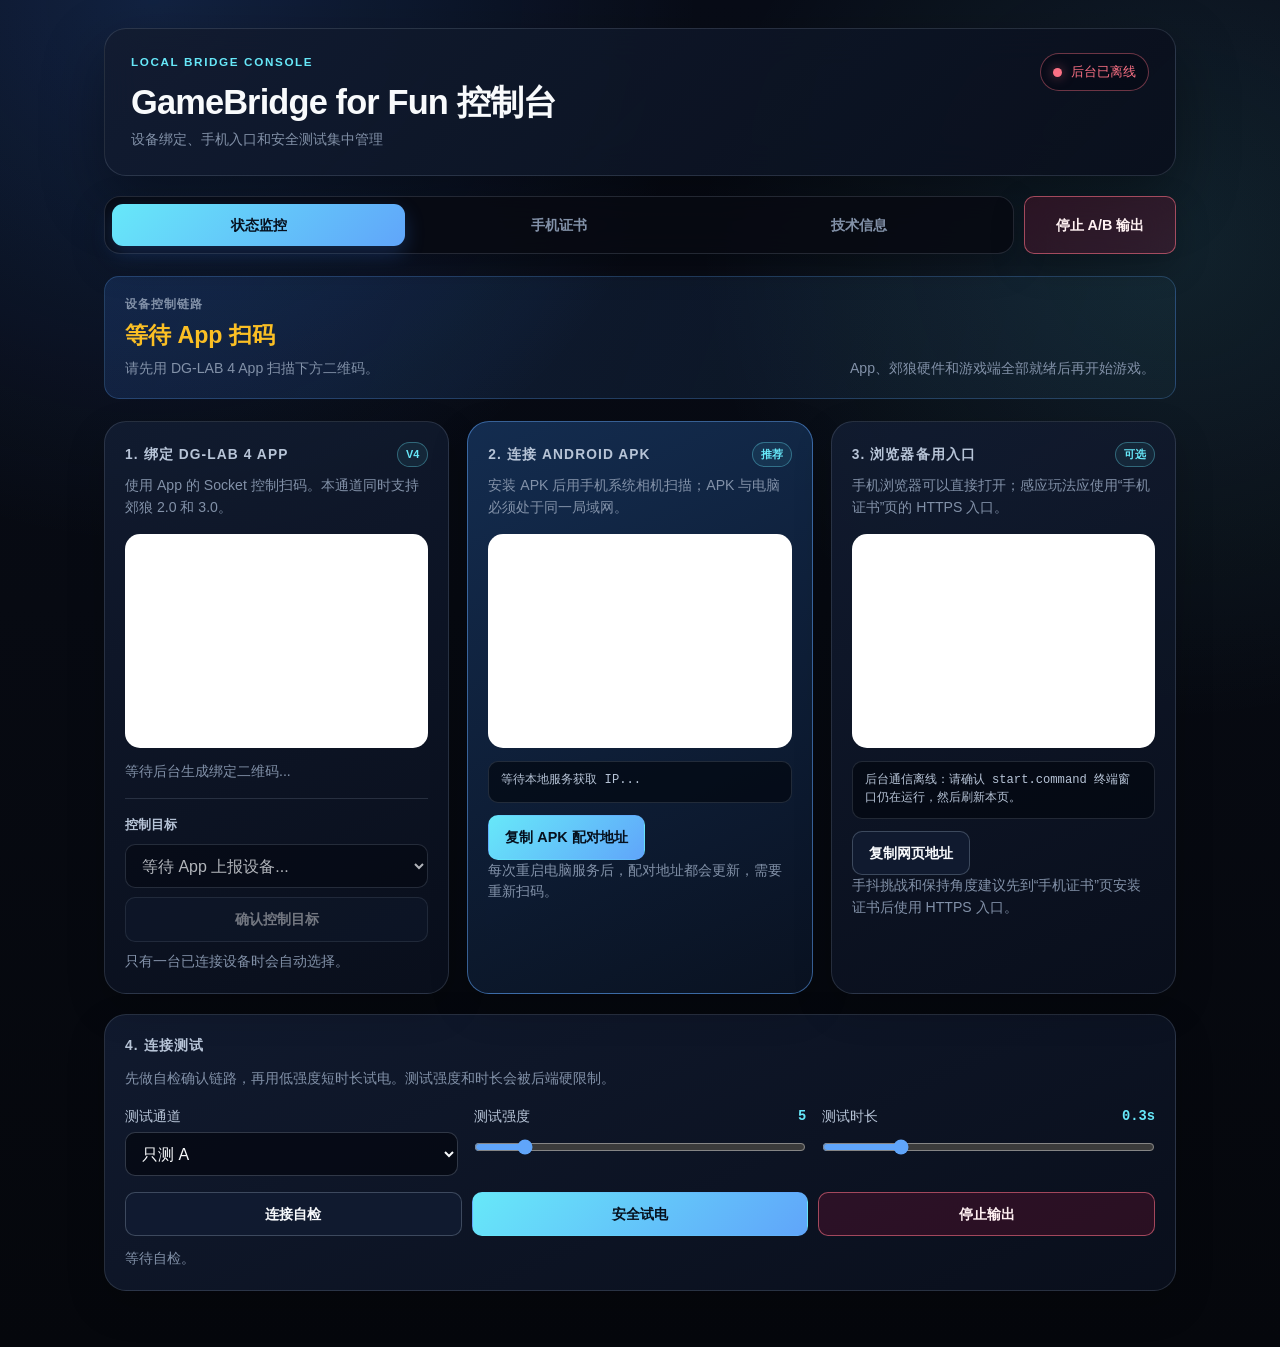
==== static/index.html @ d611cbb4 "feat: 重构多端导航与常驻安全控制" ====
<!DOCTYPE html>
<html lang="zh-CN">
<head>
    <meta charset="UTF-8">
    <meta name="viewport" content="width=device-width, initial-scale=1.0">
    <title>GameBridge for Fun 控制台</title>
    <link rel="stylesheet" href="style.css?v=20260721-ui-navigation">
    <script src="qrcode.min.js?v=20260706-valid"></script>
</head>
<body>
    <div class="container">
        <header class="app-header">
            <div>
                <p class="eyebrow">Local Bridge Console</p>
                <h1>GameBridge for Fun 控制台</h1>
                <p class="sub-text">设备绑定、手机入口和安全测试集中管理</p>
            </div>
            <div id="backend-status" class="header-status" role="status" aria-live="polite">
                <span class="status-dot" aria-hidden="true"></span>
                <span id="backend-status-text">后台连接中</span>
            </div>
        </header>

        <!-- 页签和停止按钮共同置顶，滚动技术长页时仍能立即停机或切换任务。 -->
        <div class="console-sticky-bar">
            <nav class="tabs" role="tablist" aria-label="控制台页面">
                <button id="tab-button-monitor" type="button" role="tab" class="tab active" data-tab="monitor" aria-controls="tab-monitor" aria-selected="true" tabindex="0" onclick="switchTab('monitor')">状态监控</button>
                <button id="tab-button-cert" type="button" role="tab" class="tab" data-tab="cert" aria-controls="tab-cert" aria-selected="false" tabindex="-1" onclick="switchTab('cert')">手机证书</button>
                <button id="tab-button-settings" type="button" role="tab" class="tab" data-tab="settings" aria-controls="tab-settings" aria-selected="false" tabindex="-1" onclick="switchTab('settings')">技术信息</button>
            </nav>
            <button type="button" class="danger-button console-emergency-stop" onclick="stopConsoleOutput()">停止 A/B 输出</button>
        </div>

        <!-- 状态监控面版 -->
        <div id="tab-monitor" class="tab-content active" role="tabpanel" aria-labelledby="tab-button-monitor">
            <div class="status-badge">
                <div>
                    <div class="status-label">设备控制链路</div>
                    <span id="conn-status">等待 App 扫码</span>
                    <p id="device-status-detail" class="sub-text" aria-live="polite">请先用 DG-LAB 4 App 扫描下方二维码。</p>
                </div>
                <p class="sub-text">App、郊狼硬件和游戏端全部就绪后再开始游戏。</p>
            </div>

            <div class="grid">
                <!-- App 绑定二维码区 -->
                <div class="panel">
                    <div class="panel-heading">
                        <h2>1. 绑定 DG-LAB 4 App</h2>
                        <span class="panel-badge">V4</span>
                    </div>
                    <p class="sub-text">使用 App 的 Socket 控制扫码。本通道同时支持郊狼 2.0 和 3.0。</p>
                    <div class="qr-box">
                        <div id="app-qrcode"></div>
                    </div>
                    <p id="app-url-text" class="sub-text" aria-live="polite">等待后台生成绑定二维码...</p>
                    <div class="device-selection">
                        <label for="device-select">控制目标</label>
                        <select id="device-select" disabled>
                            <option value="">等待 App 上报设备...</option>
                        </select>
                        <button id="confirm-device-button" type="button" onclick="selectDevice()" disabled>确认控制目标</button>
                        <p id="device-selection-result" class="sub-text" aria-live="polite">只有一台已连接设备时会自动选择。</p>
                    </div>
                </div>

                <!-- Android APK 是 Android 15+ 用户的主入口，不需要安装网页根证书。 -->
                <div class="panel panel-featured">
                    <div class="panel-heading">
                        <h2>2. 连接 Android APK</h2>
                        <span class="panel-badge">推荐</span>
                    </div>
                    <p class="sub-text">安装 APK 后用手机系统相机扫描；APK 与电脑必须处于同一局域网。</p>
                    <div class="qr-box">
                        <div id="apk-qrcode"></div>
                    </div>
                    <p id="apk-url-text" class="address-text">等待本地服务获取 IP...</p>
                    <div class="compact-actions">
                        <button type="button" class="primary-button" onclick="copyAddress('apk-url-text', 'apk-copy-result')">复制 APK 配对地址</button>
                    </div>
                    <p id="apk-copy-result" class="sub-text" aria-live="polite"></p>
                    <p class="sub-text">每次重启电脑服务后，配对地址都会更新，需要重新扫码。</p>
                </div>

                <!-- 浏览器入口保留给 iPhone 与不安装 APK 的用户。 -->
                <div class="panel">
                    <div class="panel-heading">
                        <h2>3. 浏览器备用入口</h2>
                        <span class="panel-badge">可选</span>
                    </div>
                    <p class="sub-text">手机浏览器可以直接打开；感应玩法应使用“手机证书”页的 HTTPS 入口。</p>
                    <div class="qr-box">
                        <div id="game-qrcode"></div>
                    </div>
                    <p id="game-url-text" class="address-text">等待本地服务获取 IP...</p>
                    <div class="compact-actions">
                        <button type="button" onclick="copyAddress('game-url-text', 'game-copy-result')">复制网页地址</button>
                    </div>
                    <p id="game-copy-result" class="sub-text" aria-live="polite"></p>
                    <p id="secure-game-hint" class="sub-text">手抖挑战和保持角度建议先到“手机证书”页安装证书后使用 HTTPS 入口。</p>
                </div>
            </div>

            <div class="panel section-gap">
                <h2>4. 连接测试</h2>
                <p class="sub-text" style="margin-bottom: 16px;">先做自检确认链路，再用低强度短时长试电。测试强度和时长会被后端硬限制。</p>
                <div style="display: grid; grid-template-columns: repeat(auto-fit, minmax(160px, 1fr)); gap: 16px; margin-bottom: 16px;">
                    <div>
                        <label class="slider-label" style="margin-bottom: 5px;">测试通道</label>
                        <select id="console-test-output-mode">
                            <option value="a">只测 A</option>
                            <option value="b">只测 B</option>
                            <option value="ab">A+B 同时</option>
                        </select>
                    </div>
                    <div class="slider-container" style="margin: 0;">
                        <div class="slider-label">
                            <span>测试强度</span>
                            <span id="val-console-test-strength">5</span>
                        </div>
                        <input type="range" id="console-test-strength" min="1" max="30" value="5" oninput="updateConsoleTestLabels()">
                    </div>
                    <div class="slider-container" style="margin: 0;">
                        <div class="slider-label">
                            <span>测试时长</span>
                            <span id="val-console-test-duration">0.3s</span>
                        </div>
                        <input type="range" id="console-test-duration" min="0.1" max="1.0" step="0.1" value="0.3" oninput="updateConsoleTestLabels()">
                    </div>
                </div>
                <div class="button-row" style="margin-bottom: 12px;">
                    <button style="flex: 1;" onclick="runConsoleSelfCheck()">连接自检</button>
                    <button class="primary-button" style="flex: 1;" onclick="sendConsoleTestShock()">安全试电</button>
                    <button class="danger-button" style="flex: 1;" onclick="stopConsoleOutput()">停止输出</button>
                </div>
                <p id="console-test-result" class="sub-text" role="status" aria-live="polite">等待自检。</p>
            </div>
        </div>

        <!-- 手机 HTTPS 证书安装引导 -->
        <div id="tab-cert" class="tab-content" role="tabpanel" aria-labelledby="tab-button-cert" hidden>
            <div class="grid">
                <div class="panel">
                    <h2>1. 安装本地根证书</h2>
                    <p class="sub-text" style="margin-bottom: 12px;">手机只需要安装根证书。服务器证书由电脑按当前 IP 自动生成和轮换，不需要手动安装。</p>

                    <div style="display: grid; grid-template-columns: 1fr 1fr; gap: 16px; margin-bottom: 16px;">
                        <div>
                            <p class="sub-text" style="margin-bottom: 8px;">iPhone 扫描描述文件：</p>
                            <p id="cert-profile-url" style="font-family: monospace; font-size: 0.78rem; color: #888888; margin-bottom: 10px; word-break: break-all;">等待证书生成...</p>
                            <div class="qr-box">
                                <div id="cert-qrcode"></div>
                            </div>
                        </div>
                        <div>
                            <p class="sub-text" style="margin-bottom: 8px;">Android 扫描 .cer 文件：</p>
                            <p id="cert-cer-url" style="font-family: monospace; font-size: 0.78rem; color: #888888; margin-bottom: 10px; word-break: break-all;">等待证书生成...</p>
                            <div class="qr-box">
                                <div id="cert-cer-qrcode"></div>
                            </div>
                        </div>
                    </div>

                    <div style="display: grid; grid-template-columns: 1fr 1fr; gap: 10px; margin-top: 15px;">
                        <a id="cert-profile-link" class="btn" href="#">iPhone 描述文件</a>
                        <a id="cert-cer-link" class="btn" href="#">Android .cer</a>
                    </div>
                </div>

                <div class="panel">
                    <h2>2. 信任步骤</h2>
                    <p class="sub-text" style="margin-bottom: 8px;">iPhone：</p>
                    <ol class="sub-text" style="padding-left: 20px; margin-bottom: 16px;">
                        <li>用 Safari 下载描述文件。</li>
                        <li>进入“设置 > 通用 > VPN 与设备管理”安装描述文件。</li>
                        <li>进入“设置 > 通用 > 关于本机 > 证书信任设置”。</li>
                        <li>打开“GameBridge for Fun Local Root CA”的完全信任。</li>
                    </ol>
                    <p class="sub-text" style="margin-bottom: 8px;">Android：</p>
                    <ol class="sub-text" style="padding-left: 20px; margin-bottom: 18px;">
                        <li>下载 `.cer` 文件。</li>
                        <li>在系统设置里搜索“CA 证书”或“从存储安装证书”。</li>
                        <li>安装为 Wi-Fi/VPN 或 CA 证书；不同品牌入口名称可能不同。</li>
                    </ol>

                    <h2>3. 当前证书状态</h2>
                    <table class="stats-table" style="margin-bottom: 18px;">
                        <tr>
                            <td>签发 IP</td>
                            <td id="cert-signed-ip">-</td>
                        </tr>
                        <tr>
                            <td>IP 来源</td>
                            <td id="cert-ip-mode">-</td>
                        </tr>
                        <tr>
                            <td>根证书到期</td>
                            <td id="cert-root-expiry">-</td>
                        </tr>
                        <tr>
                            <td>服务器证书到期</td>
                            <td id="cert-server-expiry">-</td>
                        </tr>
                    </table>
                    <p class="sub-text" style="margin-bottom: 8px;">根证书 SHA-256 指纹：</p>
                    <p id="cert-fingerprint" style="font-family: monospace; font-size: 0.8rem; color: #888888; word-break: break-all; margin-bottom: 18px;">-</p>

                    <h2>4. HTTPS 游戏入口</h2>
                    <p id="secure-game-url-text" style="font-family: monospace; font-size: 0.85rem; color: #888888; margin-bottom: 15px; word-break: break-all;">等待 HTTPS 服务...</p>
                    <div class="qr-box">
                        <div id="secure-game-qrcode"></div>
                    </div>
                </div>
            </div>
        </div>

        <!-- 参数设置面版 -->
        <div id="tab-settings" class="tab-content" role="tabpanel" aria-labelledby="tab-button-settings" hidden>
            <div class="grid">
                <!-- 技术参数配置 -->
                <div class="panel">
                    <h2>技术参数</h2>
                    <table class="stats-table">
                        <tr>
                            <td>局域网 IP</td>
                            <td id="stat-ip">-</td>
                        </tr>
                        <tr>
                            <td>HTTP 静态网页端口</td>
                            <td id="stat-http-port">-</td>
                        </tr>
                        <tr>
                            <td>网页通信 (WS) 端口</td>
                            <td id="stat-web-ws-port">-</td>
                        </tr>
                        <tr>
                            <td>HTTPS 静态网页端口</td>
                            <td id="stat-https-port">-</td>
                        </tr>
                        <tr>
                            <td>安全通信 (WSS) 端口</td>
                            <td id="stat-secure-web-ws-port">-</td>
                        </tr>
                        <tr>
                            <td>证书签发 IP</td>
                            <td id="stat-cert-ip">-</td>
                        </tr>
                        <tr>
                            <td>根证书到期</td>
                            <td id="stat-root-expiry">-</td>
                        </tr>
                        <tr>
                            <td>服务器证书到期</td>
                            <td id="stat-server-expiry">-</td>
                        </tr>
                        <tr>
                            <td>App 桥接 (WS) 端口</td>
                            <td id="stat-app-ws-port">-</td>
                        </tr>
                        <tr>
                            <td>App 桥接协议</td>
                            <td id="stat-bridge-protocol">V4</td>
                        </tr>
                        <tr>
                            <td>郊狼硬件型号</td>
                            <td id="stat-device-model">未连接</td>
                        </tr>
                        <tr>
                            <td>App 内设备名称</td>
                            <td id="stat-device-name">未连接</td>
                        </tr>
                        <tr>
                            <td>硬件蓝牙状态</td>
                            <td id="stat-device-connected">未连接</td>
                        </tr>
                        <tr>
                            <td>电脑 ↔ 手机 App 延迟</td>
                            <td id="stat-app-latency">-</td>
                        </tr>
                        <tr>
                            <td>电脑 ↔ 手机浏览器延迟</td>
                            <td id="stat-game-latency">-</td>
                        </tr>
                        <tr>
                            <td>手机游戏端连接</td>
                            <td id="stat-game-connected">-</td>
                        </tr>
                        <tr>
                            <td>硬件通道 A 强度</td>
                            <td id="stat-strength-a">-</td>
                        </tr>
                        <tr>
                            <td>硬件通道 B 强度</td>
                            <td id="stat-strength-b">-</td>
                        </tr>
                        <tr>
                            <td>通道 A 硬件限幅上限</td>
                            <td id="stat-limit-a">-</td>
                        </tr>
                        <tr>
                            <td>通道 B 硬件限幅上限</td>
                            <td id="stat-limit-b">-</td>
                        </tr>
                        <tr>
                            <td>设备电量</td>
                            <td id="stat-battery-level">未接入</td>
                        </tr>
                        <tr>
                            <td>A 通道安全状态</td>
                            <td id="stat-safety-a">未读取</td>
                        </tr>
                        <tr>
                            <td>B 通道安全状态</td>
                            <td id="stat-safety-b">未读取</td>
                        </tr>
                    </table>
                </div>

                <!-- 旧版“保存端口”实际不支持热切换，改为只读说明，避免用户误以为设置已经生效。 -->
                <div class="panel">
                    <h2>连接说明</h2>
                    <ul class="info-list" style="padding-left: 20px;">
                        <li>端口由服务启动时统一分配；遇到占用会自动向后寻找可用端口。</li>
                        <li>电脑服务重启后，以本页刚生成的二维码和地址为准，不使用旧截图。</li>
                        <li>App 二维码使用 V4 通道；郊狼 2.0 与 3.0 会自动采用各自的波形格式。</li>
                        <li>出现多台兼容设备时必须在“状态监控”中明确选择，服务不会自动控制列表第一台。</li>
                        <li>Android APK 使用普通 HTTP/WS，但只接受私有局域网 IP 和带 token 的固定游戏地址。</li>
                        <li>浏览器感应玩法使用 HTTPS/WSS；APK 原生读取感应器，不需要安装网页证书。</li>
                    </ul>
                </div>
            </div>
        </div>
    </div>

    <script src="console.js?v=20260721-ui-navigation"></script>
</body>
</html>
---- static/style.css ----
/*
 * GameBridge for Fun 共用视觉系统。
 * 目标是提高弱光环境下的可读性、二维码识别率和手机触控命中率，所有尺寸均保持响应式。
 */
:root {
    color-scheme: dark;
    --bg: #070a12;
    --bg-soft: #0b1120;
    --surface: rgba(16, 24, 43, 0.88);
    --surface-strong: #121c31;
    --surface-hover: #17243d;
    --border: rgba(148, 163, 184, 0.20);
    --border-strong: rgba(96, 165, 250, 0.52);
    --text: #f8fafc;
    --text-secondary: #b7c4d7;
    --text-muted: #8291a8;
    --primary: #60a5fa;
    --primary-strong: #3b82f6;
    --accent: #67e8f9;
    --success: #4ade80;
    --warning: #fbbf24;
    --danger: #fb7185;
    --danger-strong: #e11d48;
    --shadow: 0 24px 60px rgba(0, 0, 0, 0.34);
    --radius-large: 22px;
    --radius-medium: 15px;
    --radius-small: 10px;
}

* {
    box-sizing: border-box;
    margin: 0;
    padding: 0;
}

html {
    min-height: 100%;
    background: var(--bg);
}

body {
    min-height: 100vh;
    overflow-x: hidden;
    color: var(--text);
    background:
        radial-gradient(circle at 12% 0%, rgba(59, 130, 246, 0.19), transparent 34rem),
        radial-gradient(circle at 92% 18%, rgba(103, 232, 249, 0.10), transparent 30rem),
        linear-gradient(180deg, #080c17 0%, var(--bg) 45%, #05070c 100%);
    font-family: Inter, ui-sans-serif, -apple-system, BlinkMacSystemFont, "Segoe UI", "PingFang SC", "Microsoft YaHei", sans-serif;
    line-height: 1.55;
}

button,
input,
select {
    font: inherit;
}

button,
.btn {
    min-height: 44px;
}

.container {
    width: min(1120px, 100%);
    margin: 0 auto;
    padding: 28px 24px 56px;
}

.app-header,
header {
    display: flex;
    align-items: flex-start;
    justify-content: space-between;
    gap: 24px;
    padding: 24px 26px;
    margin-bottom: 20px;
    border: 1px solid var(--border);
    border-radius: var(--radius-large);
    background: linear-gradient(135deg, rgba(18, 28, 49, 0.94), rgba(9, 15, 28, 0.92));
    box-shadow: var(--shadow);
    backdrop-filter: blur(18px);
}

.eyebrow {
    margin-bottom: 5px;
    color: var(--accent);
    font-size: 0.73rem;
    font-weight: 750;
    letter-spacing: 0.14em;
    text-transform: uppercase;
}

h1 {
    color: var(--text);
    font-size: clamp(1.55rem, 3vw, 2.15rem);
    font-weight: 760;
    letter-spacing: -0.025em;
}

h2 {
    margin-bottom: 12px;
    color: var(--text-secondary);
    font-size: 0.86rem;
    font-weight: 760;
    letter-spacing: 0.08em;
    text-transform: uppercase;
}

h3 {
    color: var(--text);
    font-size: 1.05rem;
    font-weight: 700;
}

.sub-text {
    color: var(--text-muted);
    font-size: 0.88rem;
}

.header-status {
    display: inline-flex;
    flex: 0 0 auto;
    align-items: center;
    gap: 9px;
    min-height: 38px;
    padding: 7px 12px;
    border: 1px solid var(--border);
    border-radius: 999px;
    color: var(--text-secondary);
    background: rgba(6, 10, 20, 0.58);
    font-size: 0.82rem;
}

.status-dot {
    width: 9px;
    height: 9px;
    flex: 0 0 auto;
    border-radius: 999px;
    background: var(--warning);
    box-shadow: 0 0 12px rgba(251, 191, 36, 0.48);
}

.header-status.online .status-dot {
    background: var(--success);
    box-shadow: 0 0 12px rgba(74, 222, 128, 0.52);
}

.header-status.online {
    border-color: rgba(74, 222, 128, 0.40);
    color: var(--success);
}

.header-status.offline .status-dot {
    background: var(--danger);
    box-shadow: 0 0 12px rgba(251, 113, 133, 0.52);
}

.header-status.offline {
    border-color: rgba(251, 113, 133, 0.42);
    color: var(--danger);
}

.tabs {
    display: grid;
    grid-template-columns: repeat(3, minmax(0, 1fr));
    gap: 7px;
    padding: 7px;
    margin: 0;
    border: 1px solid var(--border);
    border-radius: 16px;
    background: rgba(7, 10, 18, 0.86);
    box-shadow: 0 12px 34px rgba(0, 0, 0, 0.24);
    backdrop-filter: blur(18px);
}

.console-sticky-bar {
    position: sticky;
    top: 10px;
    z-index: 20;
    display: grid;
    grid-template-columns: minmax(0, 1fr) auto;
    gap: 10px;
    margin-bottom: 22px;
}

.console-emergency-stop {
    min-width: 152px;
    box-shadow: 0 12px 34px rgba(0, 0, 0, 0.24);
    backdrop-filter: blur(18px);
}

.tab {
    min-height: 42px;
    padding: 8px 14px;
    border: 0;
    border-radius: 11px;
    color: var(--text-muted);
    background: transparent;
    cursor: pointer;
    font-size: 0.9rem;
    font-weight: 650;
    transition: color 160ms ease, background-color 160ms ease, transform 160ms ease;
}

.tab:hover {
    color: var(--text);
    background: rgba(96, 165, 250, 0.08);
}

.tab.active {
    color: #06101e;
    background: linear-gradient(135deg, var(--accent), var(--primary));
    box-shadow: 0 8px 20px rgba(59, 130, 246, 0.24);
}

.tab-content {
    display: none;
}

.tab-content.active {
    display: block;
    animation: content-enter 180ms ease-out;
}

@keyframes content-enter {
    from {
        opacity: 0;
        transform: translateY(4px);
    }
    to {
        opacity: 1;
        transform: translateY(0);
    }
}

.status-badge {
    display: flex;
    align-items: flex-end;
    justify-content: space-between;
    gap: 18px;
    padding: 18px 20px;
    margin-bottom: 22px;
    border: 1px solid rgba(96, 165, 250, 0.26);
    border-radius: var(--radius-medium);
    background: linear-gradient(110deg, rgba(59, 130, 246, 0.16), rgba(103, 232, 249, 0.04));
}

.status-label {
    margin-bottom: 4px;
    color: var(--text-muted);
    font-size: 0.76rem;
    font-weight: 700;
    letter-spacing: 0.08em;
    text-transform: uppercase;
}

#conn-status {
    color: var(--warning);
    font-size: 1.45rem;
    font-weight: 720;
}

#conn-status.connected {
    color: var(--success);
}

#conn-status.blocked {
    color: var(--danger);
}

#device-status-detail {
    margin-top: 4px;
}

.grid {
    display: grid;
    grid-template-columns: repeat(auto-fit, minmax(min(100%, 300px), 1fr));
    gap: 18px;
}

.panel,
.notice-panel,
.common-settings {
    padding: 20px;
    border: 1px solid var(--border);
    border-radius: var(--radius-large);
    background: linear-gradient(155deg, rgba(18, 28, 49, 0.92), rgba(10, 16, 29, 0.91));
    box-shadow: 0 15px 38px rgba(0, 0, 0, 0.20);
}

.panel-featured {
    border-color: var(--border-strong);
    background: linear-gradient(155deg, rgba(21, 48, 85, 0.92), rgba(10, 19, 35, 0.94));
}

.panel-heading {
    display: flex;
    align-items: center;
    justify-content: space-between;
    gap: 12px;
    margin-bottom: 8px;
}

.panel-heading h2 {
    margin: 0;
}

.panel-badge {
    padding: 3px 8px;
    border: 1px solid rgba(103, 232, 249, 0.34);
    border-radius: 999px;
    color: var(--accent);
    background: rgba(103, 232, 249, 0.07);
    font-size: 0.68rem;
    font-weight: 720;
}

.qr-box {
    display: flex;
    align-items: center;
    justify-content: center;
    min-height: 214px;
    padding: 16px;
    margin: 16px 0 13px;
    overflow: hidden;
    border: 1px solid rgba(255, 255, 255, 0.88);
    border-radius: var(--radius-medium);
    background: #ffffff;
}

.qr-box img,
.qr-box canvas {
    display: block;
    max-width: 100%;
    height: auto;
}

.address-text {
    min-height: 42px;
    padding: 10px 12px;
    overflow-wrap: anywhere;
    border: 1px solid var(--border);
    border-radius: var(--radius-small);
    color: var(--text-secondary);
    background: rgba(3, 7, 15, 0.66);
    font-family: ui-monospace, SFMono-Regular, Menlo, Consolas, monospace;
    font-size: 0.76rem;
    line-height: 1.45;
}

.device-selection {
    display: grid;
    gap: 9px;
    padding-top: 16px;
    margin-top: 15px;
    border-top: 1px solid var(--border);
}

.device-selection label {
    color: var(--text-secondary);
    font-size: 0.82rem;
    font-weight: 700;
}

.compact-actions,
.button-row {
    display: flex;
    flex-wrap: wrap;
    gap: 10px;
    margin-top: 12px;
}

button,
.btn {
    display: inline-flex;
    align-items: center;
    justify-content: center;
    padding: 10px 16px;
    border: 1px solid rgba(148, 163, 184, 0.34);
    border-radius: var(--radius-small);
    color: var(--text);
    background: rgba(18, 28, 49, 0.88);
    cursor: pointer;
    text-align: center;
    text-decoration: none;
    font-size: 0.9rem;
    font-weight: 650;
    transition: border-color 150ms ease, background-color 150ms ease, transform 150ms ease, box-shadow 150ms ease;
}

button:hover,
.btn:hover {
    border-color: rgba(103, 232, 249, 0.62);
    background: var(--surface-hover);
}

button:active,
.btn:active {
    transform: translateY(1px);
}

button:disabled,
.btn:disabled {
    cursor: not-allowed;
    opacity: 0.44;
}

.primary-button {
    border-color: transparent;
    color: #06101e;
    background: linear-gradient(135deg, var(--accent), var(--primary));
}

.primary-button:hover {
    background: linear-gradient(135deg, #a5f3fc, #60a5fa);
    box-shadow: 0 10px 24px rgba(59, 130, 246, 0.24);
}

.danger-button {
    border-color: rgba(251, 113, 133, 0.58);
    color: #fff1f2;
    background: rgba(190, 18, 60, 0.18);
}

.danger-button:hover {
    border-color: var(--danger);
    background: rgba(190, 18, 60, 0.30);
}

button:focus-visible,
.btn:focus-visible,
input:focus-visible,
select:focus-visible,
summary:focus-visible {
    outline: 3px solid rgba(103, 232, 249, 0.34);
    outline-offset: 2px;
}

input[type="text"],
input[type="number"],
select {
    width: 100%;
    min-height: 44px;
    padding: 9px 12px;
    border: 1px solid rgba(148, 163, 184, 0.30);
    border-radius: var(--radius-small);
    color: var(--text);
    background: rgba(3, 7, 15, 0.70);
    outline: none;
}

input[type="text"]:focus,
input[type="number"]:focus,
select:focus {
    border-color: var(--primary);
}

.slider-container {
    margin: 15px 0;
}

.slider-label {
    display: flex;
    justify-content: space-between;
    gap: 12px;
    margin-bottom: 7px;
    color: var(--text-secondary);
    font-size: 0.86rem;
}

.slider-label span:last-child {
    color: var(--accent);
    font-family: ui-monospace, SFMono-Regular, Menlo, monospace;
    font-weight: 700;
}

input[type="range"] {
    width: 100%;
    height: 26px;
    margin: 0;
    accent-color: var(--primary);
    cursor: pointer;
}

.stats-table {
    width: 100%;
    margin-top: 8px;
    border-collapse: collapse;
    font-size: 0.84rem;
}

.stats-table td {
    padding: 10px 0;
    border-bottom: 1px solid rgba(148, 163, 184, 0.11);
    color: var(--text-muted);
}

.stats-table td:last-child {
    color: var(--text);
    font-family: ui-monospace, SFMono-Regular, Menlo, monospace;
    text-align: right;
    overflow-wrap: anywhere;
}

.stats-table tr:last-child td {
    border-bottom: 0;
}

.latency-excellent {
    color: var(--success) !important;
}

.latency-normal {
    color: var(--warning) !important;
}

.latency-bad {
    color: var(--danger) !important;
}

.canvas-container {
    position: relative;
    width: 100%;
    aspect-ratio: 1;
    margin-bottom: 15px;
    overflow: hidden;
    border: 1px solid var(--border-strong);
    border-radius: var(--radius-medium);
    background: #03060c;
}

canvas {
    display: block;
    width: 100%;
    height: 100%;
}

.full-width {
    width: 100%;
}

.section-gap {
    margin-top: 20px;
}

.field-help,
.game-help,
.info-list {
    color: var(--text-muted);
}

.disclosure-panel {
    border: 1px solid var(--border);
    border-radius: var(--radius-medium);
    background: rgba(12, 19, 34, 0.80);
    overflow: hidden;
}

.disclosure-panel summary {
    padding: 15px 17px;
    color: var(--text-secondary);
    cursor: pointer;
    font-weight: 680;
}

.disclosure-content {
    padding: 0 17px 17px;
}

@media (max-width: 700px) {
    .container {
        padding: 14px 14px 36px;
    }

    .app-header,
    header {
        padding: 18px;
        border-radius: 18px;
    }

    .header-status {
        padding: 6px 9px;
    }

    .console-sticky-bar {
        top: 6px;
        grid-template-columns: 1fr;
        margin-bottom: 16px;
    }

    .console-emergency-stop {
        min-height: 42px;
    }

    .tab {
        padding-inline: 8px;
        font-size: 0.82rem;
    }

    .status-badge {
        align-items: flex-start;
        flex-direction: column;
    }

    .panel,
    .notice-panel,
    .common-settings {
        padding: 17px;
        border-radius: 17px;
    }

    .button-row > *,
    .compact-actions > * {
        flex: 1 1 130px;
    }
}

@media (prefers-reduced-motion: reduce) {
    *,
    *::before,
    *::after {
        scroll-behavior: auto !important;
        animation-duration: 0.01ms !important;
        animation-iteration-count: 1 !important;
        transition-duration: 0.01ms !important;
    }
}
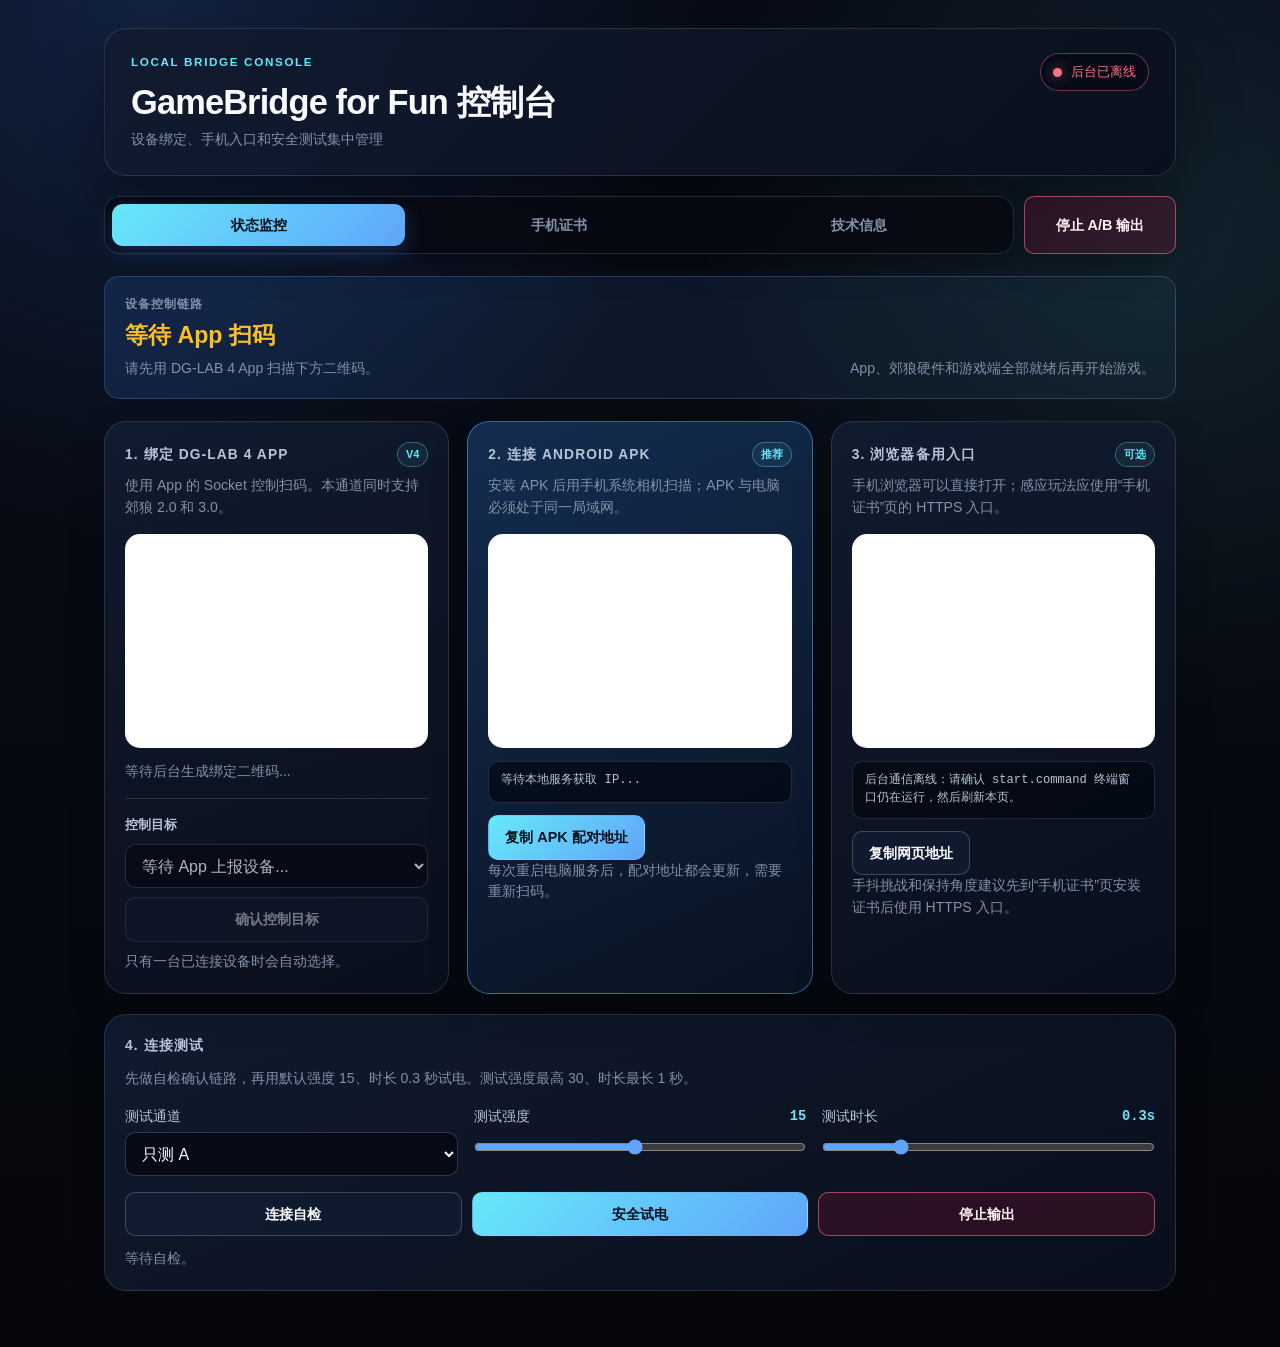
==== commit 56e4dbcc: "fix: 将安全试电默认强度调整为 15" ====
--- a/static/index.html
+++ b/static/index.html
@@ -103,7 +103,7 @@
 
             <div class="panel section-gap">
                 <h2>4. 连接测试</h2>
-                <p class="sub-text" style="margin-bottom: 16px;">先做自检确认链路，再用低强度短时长试电。测试强度和时长会被后端硬限制。</p>
+                <p class="sub-text" style="margin-bottom: 16px;">先做自检确认链路，再用默认强度 15、时长 0.3 秒试电。测试强度最高 30、时长最长 1 秒。</p>
                 <div style="display: grid; grid-template-columns: repeat(auto-fit, minmax(160px, 1fr)); gap: 16px; margin-bottom: 16px;">
                     <div>
                         <label class="slider-label" style="margin-bottom: 5px;">测试通道</label>
@@ -116,9 +116,9 @@
                     <div class="slider-container" style="margin: 0;">
                         <div class="slider-label">
                             <span>测试强度</span>
-                            <span id="val-console-test-strength">5</span>
+                            <span id="val-console-test-strength">15</span>
                         </div>
-                        <input type="range" id="console-test-strength" min="1" max="30" value="5" oninput="updateConsoleTestLabels()">
+                        <input type="range" id="console-test-strength" min="1" max="30" value="15" oninput="updateConsoleTestLabels()">
                     </div>
                     <div class="slider-container" style="margin: 0;">
                         <div class="slider-label">
@@ -332,6 +332,6 @@
         </div>
     </div>
 
-    <script src="console.js?v=20260721-ui-navigation"></script>
+    <script src="console.js?v=20260722-test15"></script>
 </body>
 </html>
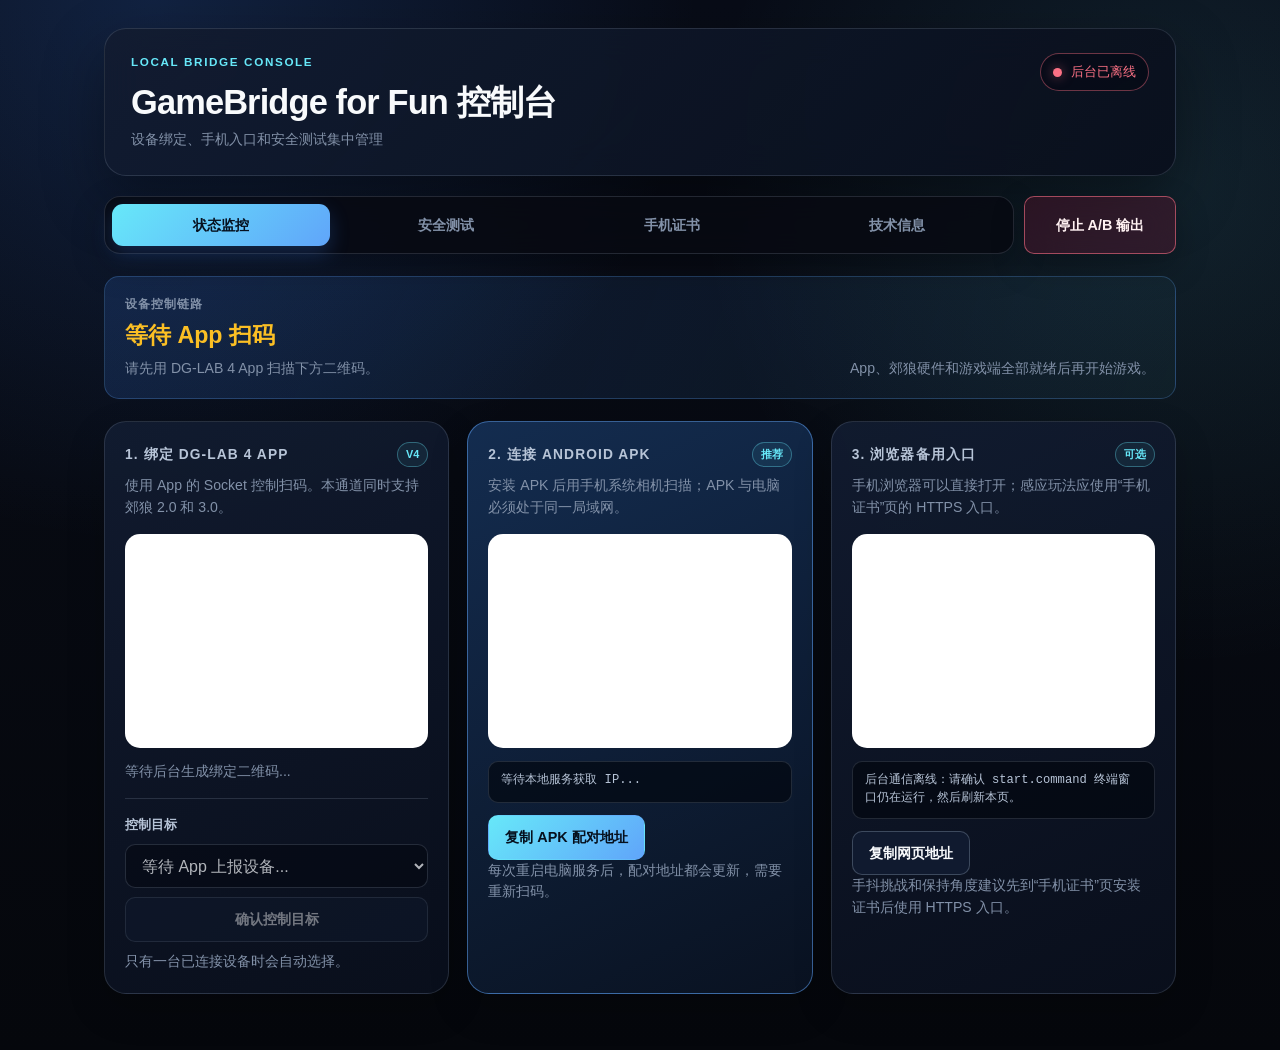
==== commit 9c6d5c31: "feat: 重构游戏与控制台导航" ====
--- a/static/index.html
+++ b/static/index.html
@@ -4,7 +4,7 @@
     <meta charset="UTF-8">
     <meta name="viewport" content="width=device-width, initial-scale=1.0">
     <title>GameBridge for Fun 控制台</title>
-    <link rel="stylesheet" href="style.css?v=20260721-ui-navigation">
+    <link rel="stylesheet" href="style.css?v=20260727-ui-tabs">
     <script src="qrcode.min.js?v=20260706-valid"></script>
 </head>
 <body>
@@ -25,6 +25,7 @@
         <div class="console-sticky-bar">
             <nav class="tabs" role="tablist" aria-label="控制台页面">
                 <button id="tab-button-monitor" type="button" role="tab" class="tab active" data-tab="monitor" aria-controls="tab-monitor" aria-selected="true" tabindex="0" onclick="switchTab('monitor')">状态监控</button>
+                <button id="tab-button-test" type="button" role="tab" class="tab" data-tab="test" aria-controls="tab-test" aria-selected="false" tabindex="-1" onclick="switchTab('test')">安全测试</button>
                 <button id="tab-button-cert" type="button" role="tab" class="tab" data-tab="cert" aria-controls="tab-cert" aria-selected="false" tabindex="-1" onclick="switchTab('cert')">手机证书</button>
                 <button id="tab-button-settings" type="button" role="tab" class="tab" data-tab="settings" aria-controls="tab-settings" aria-selected="false" tabindex="-1" onclick="switchTab('settings')">技术信息</button>
             </nav>
@@ -100,9 +101,12 @@
                     <p id="secure-game-hint" class="sub-text">手抖挑战和保持角度建议先到“手机证书”页安装证书后使用 HTTPS 入口。</p>
                 </div>
             </div>
-
-            <div class="panel section-gap">
-                <h2>4. 连接测试</h2>
+        </div>
+
+        <!-- 独立安全测试页避免重要操作被三张二维码挤到首屏之外。 -->
+        <div id="tab-test" class="tab-content" role="tabpanel" aria-labelledby="tab-button-test" hidden>
+            <div class="panel console-test-panel">
+                <h2>连接与安全测试</h2>
                 <p class="sub-text" style="margin-bottom: 16px;">先做自检确认链路，再用默认强度 15、时长 0.3 秒试电。测试强度最高 30、时长最长 1 秒。</p>
                 <div style="display: grid; grid-template-columns: repeat(auto-fit, minmax(160px, 1fr)); gap: 16px; margin-bottom: 16px;">
                     <div>
@@ -143,6 +147,7 @@
                 <div class="panel">
                     <h2>1. 安装本地根证书</h2>
                     <p class="sub-text" style="margin-bottom: 12px;">手机只需要安装根证书。服务器证书由电脑按当前 IP 自动生成和轮换，不需要手动安装。</p>
+                    <p class="warning-text" style="margin-bottom: 16px;">完全信任根证书会扩大手机的 HTTPS 信任范围。仅在私人设备和可信局域网中安装；结束后建议关闭完全信任，长期不用时应删除描述文件。</p>
 
                     <div style="display: grid; grid-template-columns: 1fr 1fr; gap: 16px; margin-bottom: 16px;">
                         <div>
@@ -217,10 +222,14 @@
         <!-- 参数设置面版 -->
         <div id="tab-settings" class="tab-content" role="tabpanel" aria-labelledby="tab-button-settings" hidden>
             <div class="grid">
-                <!-- 技术参数配置 -->
-                <div class="panel">
-                    <h2>技术参数</h2>
+                <!-- 网络与证书、设备与输出分别成卡片，避免一张 24 行长表占满整页。 -->
+                <div class="panel">
+                    <h2>网络与证书</h2>
                     <table class="stats-table">
+                        <tr>
+                            <td>程序版本</td>
+                            <td id="stat-app-version">-</td>
+                        </tr>
                         <tr>
                             <td>局域网 IP</td>
                             <td id="stat-ip">-</td>
@@ -261,6 +270,12 @@
                             <td>App 桥接协议</td>
                             <td id="stat-bridge-protocol">V4</td>
                         </tr>
+                    </table>
+                </div>
+
+                <div class="panel">
+                    <h2>设备与输出</h2>
+                    <table class="stats-table">
                         <tr>
                             <td>郊狼硬件型号</td>
                             <td id="stat-device-model">未连接</td>
@@ -332,6 +347,6 @@
         </div>
     </div>
 
-    <script src="console.js?v=20260722-test15"></script>
+    <script src="console.js?v=20260723-beta1"></script>
 </body>
 </html>
--- a/static/style.css
+++ b/static/style.css
@@ -163,7 +163,7 @@
 
 .tabs {
     display: grid;
-    grid-template-columns: repeat(3, minmax(0, 1fr));
+    grid-template-columns: repeat(4, minmax(0, 1fr));
     gap: 7px;
     padding: 7px;
     margin: 0;
@@ -172,6 +172,11 @@
     background: rgba(7, 10, 18, 0.86);
     box-shadow: 0 12px 34px rgba(0, 0, 0, 0.24);
     backdrop-filter: blur(18px);
+}
+
+.console-test-panel {
+    max-width: 900px;
+    margin: 0 auto;
 }
 
 .console-sticky-bar {
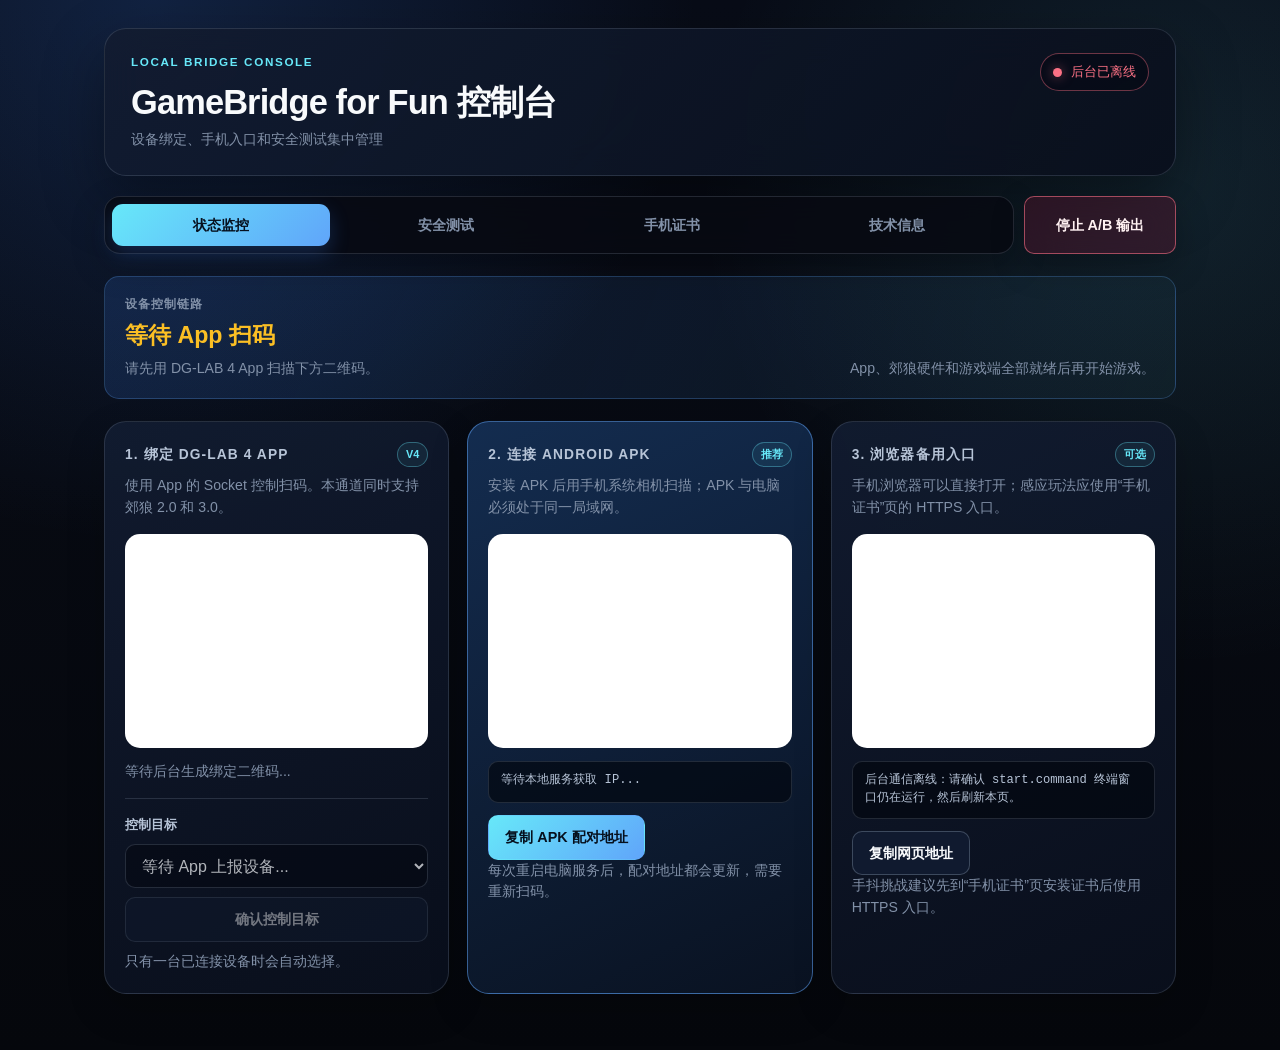
==== commit d742a022: "refactor: simplify game catalog and navigation" ====
--- a/static/index.html
+++ b/static/index.html
@@ -98,7 +98,7 @@
                         <button type="button" onclick="copyAddress('game-url-text', 'game-copy-result')">复制网页地址</button>
                     </div>
                     <p id="game-copy-result" class="sub-text" aria-live="polite"></p>
-                    <p id="secure-game-hint" class="sub-text">手抖挑战和保持角度建议先到“手机证书”页安装证书后使用 HTTPS 入口。</p>
+                    <p id="secure-game-hint" class="sub-text">手抖挑战建议先到“手机证书”页安装证书后使用 HTTPS 入口。</p>
                 </div>
             </div>
         </div>
@@ -107,7 +107,7 @@
         <div id="tab-test" class="tab-content" role="tabpanel" aria-labelledby="tab-button-test" hidden>
             <div class="panel console-test-panel">
                 <h2>连接与安全测试</h2>
-                <p class="sub-text" style="margin-bottom: 16px;">先做自检确认链路，再用默认强度 15、时长 0.3 秒试电。测试强度最高 30、时长最长 1 秒。</p>
+                <p class="sub-text" style="margin-bottom: 16px;">先做自检确认链路，再用默认强度 15、时长 1 秒试电。测试强度最高 30、时长最长 1 秒。</p>
                 <div style="display: grid; grid-template-columns: repeat(auto-fit, minmax(160px, 1fr)); gap: 16px; margin-bottom: 16px;">
                     <div>
                         <label class="slider-label" style="margin-bottom: 5px;">测试通道</label>
@@ -127,9 +127,9 @@
                     <div class="slider-container" style="margin: 0;">
                         <div class="slider-label">
                             <span>测试时长</span>
-                            <span id="val-console-test-duration">0.3s</span>
+                            <span id="val-console-test-duration">1.0s</span>
                         </div>
-                        <input type="range" id="console-test-duration" min="0.1" max="1.0" step="0.1" value="0.3" oninput="updateConsoleTestLabels()">
+                        <input type="range" id="console-test-duration" min="0.1" max="1.0" step="0.1" value="1.0" oninput="updateConsoleTestLabels()">
                     </div>
                 </div>
                 <div class="button-row" style="margin-bottom: 12px;">
@@ -347,6 +347,6 @@
         </div>
     </div>
 
-    <script src="console.js?v=20260723-beta1"></script>
+    <script src="console.js?v=20260728-test-duration"></script>
 </body>
 </html>
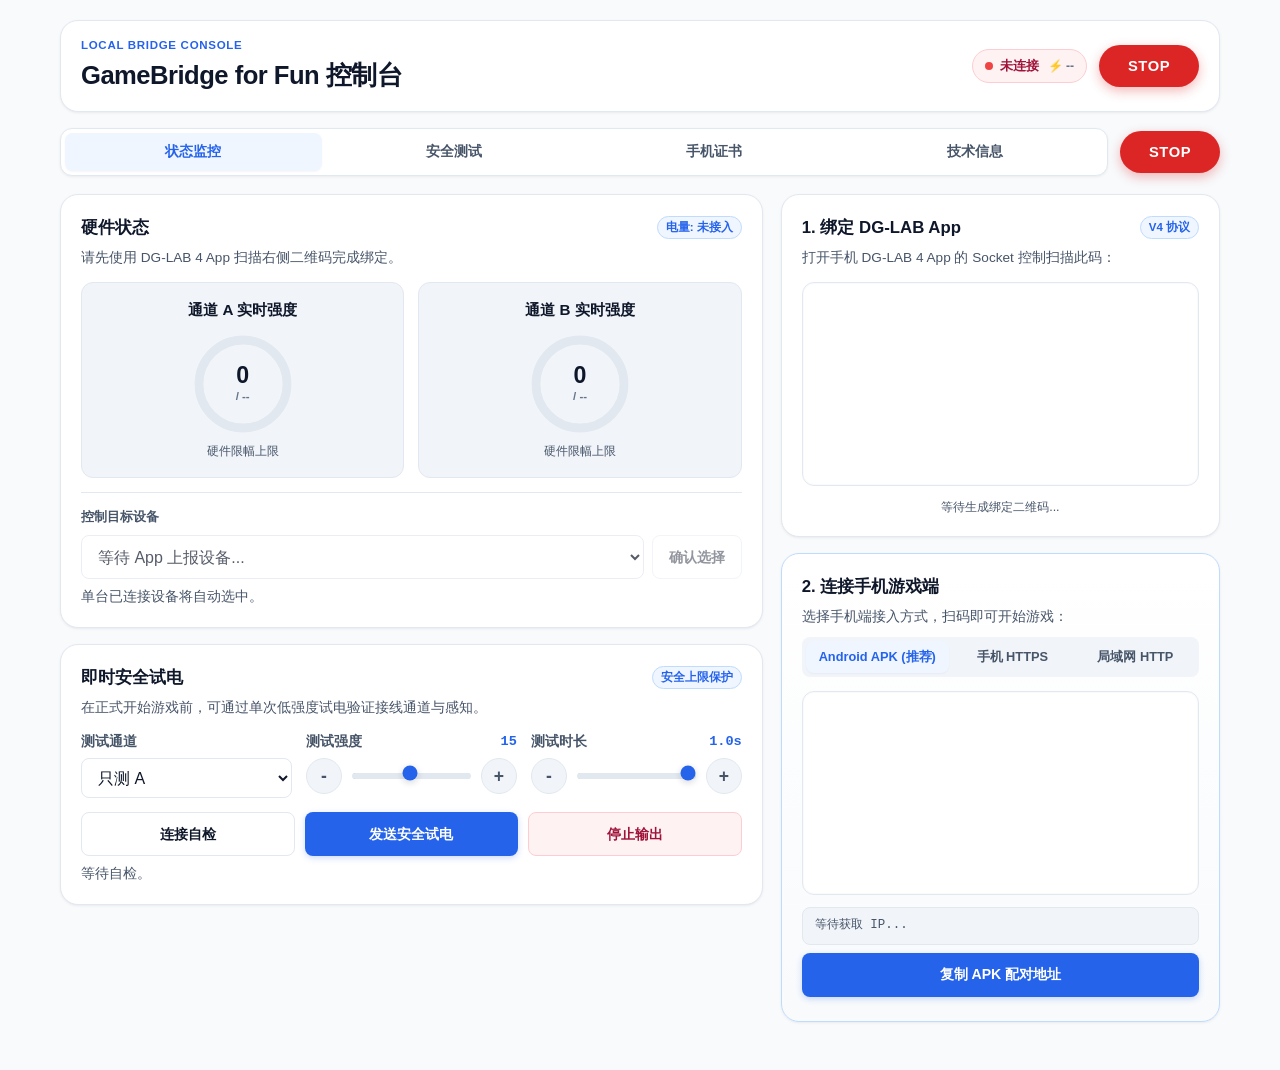
==== commit a297c4c9: "feat: redesign modern light UI with stepper sliders and pose calibration" ====
--- a/static/index.html
+++ b/static/index.html
@@ -4,24 +4,28 @@
     <meta charset="UTF-8">
     <meta name="viewport" content="width=device-width, initial-scale=1.0">
     <title>GameBridge for Fun 控制台</title>
-    <link rel="stylesheet" href="style.css?v=20260727-ui-tabs">
+    <link rel="stylesheet" href="style.css?v=20260821-light-ui">
     <script src="qrcode.min.js?v=20260706-valid"></script>
 </head>
 <body>
     <div class="container">
+        <!-- 顶栏：产品标识、极简状态胶囊与 STOP 急停按钮 -->
         <header class="app-header">
             <div>
                 <p class="eyebrow">Local Bridge Console</p>
                 <h1>GameBridge for Fun 控制台</h1>
-                <p class="sub-text">设备绑定、手机入口和安全测试集中管理</p>
-            </div>
-            <div id="backend-status" class="header-status" role="status" aria-live="polite">
-                <span class="status-dot" aria-hidden="true"></span>
-                <span id="backend-status-text">后台连接中</span>
+            </div>
+            <div style="display: flex; align-items: center; gap: 12px;">
+                <div id="backend-status" class="header-status" role="status" aria-live="polite">
+                    <span class="status-dot" aria-hidden="true"></span>
+                    <span id="backend-status-text">未连接</span>
+                    <span id="top-latency" style="color: var(--text-muted); font-size: 0.76rem; margin-left: 2px;">⚡ --</span>
+                </div>
+                <button type="button" class="emergency-stop-btn" onclick="stopConsoleOutput()">STOP</button>
             </div>
         </header>
 
-        <!-- 页签和停止按钮共同置顶，滚动技术长页时仍能立即停机或切换任务。 -->
+        <!-- 页签与急停吸顶栏 -->
         <div class="console-sticky-bar">
             <nav class="tabs" role="tablist" aria-label="控制台页面">
                 <button id="tab-button-monitor" type="button" role="tab" class="tab active" data-tab="monitor" aria-controls="tab-monitor" aria-selected="true" tabindex="0" onclick="switchTab('monitor')">状态监控</button>
@@ -29,89 +33,196 @@
                 <button id="tab-button-cert" type="button" role="tab" class="tab" data-tab="cert" aria-controls="tab-cert" aria-selected="false" tabindex="-1" onclick="switchTab('cert')">手机证书</button>
                 <button id="tab-button-settings" type="button" role="tab" class="tab" data-tab="settings" aria-controls="tab-settings" aria-selected="false" tabindex="-1" onclick="switchTab('settings')">技术信息</button>
             </nav>
-            <button type="button" class="danger-button console-emergency-stop" onclick="stopConsoleOutput()">停止 A/B 输出</button>
+            <button type="button" class="console-emergency-stop" onclick="stopConsoleOutput()">STOP</button>
         </div>
 
-        <!-- 状态监控面版 -->
+        <!-- 1. 状态监控面板 (双栏现代仪表盘布局) -->
         <div id="tab-monitor" class="tab-content active" role="tabpanel" aria-labelledby="tab-button-monitor">
-            <div class="status-badge">
-                <div>
-                    <div class="status-label">设备控制链路</div>
-                    <span id="conn-status">等待 App 扫码</span>
-                    <p id="device-status-detail" class="sub-text" aria-live="polite">请先用 DG-LAB 4 App 扫描下方二维码。</p>
-                </div>
-                <p class="sub-text">App、郊狼硬件和游戏端全部就绪后再开始游戏。</p>
-            </div>
-
-            <div class="grid">
-                <!-- App 绑定二维码区 -->
-                <div class="panel">
-                    <div class="panel-heading">
-                        <h2>1. 绑定 DG-LAB 4 App</h2>
-                        <span class="panel-badge">V4</span>
-                    </div>
-                    <p class="sub-text">使用 App 的 Socket 控制扫码。本通道同时支持郊狼 2.0 和 3.0。</p>
-                    <div class="qr-box">
-                        <div id="app-qrcode"></div>
-                    </div>
-                    <p id="app-url-text" class="sub-text" aria-live="polite">等待后台生成绑定二维码...</p>
-                    <div class="device-selection">
-                        <label for="device-select">控制目标</label>
-                        <select id="device-select" disabled>
-                            <option value="">等待 App 上报设备...</option>
-                        </select>
-                        <button id="confirm-device-button" type="button" onclick="selectDevice()" disabled>确认控制目标</button>
-                        <p id="device-selection-result" class="sub-text" aria-live="polite">只有一台已连接设备时会自动选择。</p>
-                    </div>
-                </div>
-
-                <!-- Android APK 是 Android 15+ 用户的主入口，不需要安装网页根证书。 -->
-                <div class="panel panel-featured">
-                    <div class="panel-heading">
-                        <h2>2. 连接 Android APK</h2>
-                        <span class="panel-badge">推荐</span>
-                    </div>
-                    <p class="sub-text">安装 APK 后用手机系统相机扫描；APK 与电脑必须处于同一局域网。</p>
-                    <div class="qr-box">
-                        <div id="apk-qrcode"></div>
-                    </div>
-                    <p id="apk-url-text" class="address-text">等待本地服务获取 IP...</p>
-                    <div class="compact-actions">
-                        <button type="button" class="primary-button" onclick="copyAddress('apk-url-text', 'apk-copy-result')">复制 APK 配对地址</button>
-                    </div>
-                    <p id="apk-copy-result" class="sub-text" aria-live="polite"></p>
-                    <p class="sub-text">每次重启电脑服务后，配对地址都会更新，需要重新扫码。</p>
-                </div>
-
-                <!-- 浏览器入口保留给 iPhone 与不安装 APK 的用户。 -->
-                <div class="panel">
-                    <div class="panel-heading">
-                        <h2>3. 浏览器备用入口</h2>
-                        <span class="panel-badge">可选</span>
-                    </div>
-                    <p class="sub-text">手机浏览器可以直接打开；感应玩法应使用“手机证书”页的 HTTPS 入口。</p>
-                    <div class="qr-box">
-                        <div id="game-qrcode"></div>
-                    </div>
-                    <p id="game-url-text" class="address-text">等待本地服务获取 IP...</p>
-                    <div class="compact-actions">
-                        <button type="button" onclick="copyAddress('game-url-text', 'game-copy-result')">复制网页地址</button>
-                    </div>
-                    <p id="game-copy-result" class="sub-text" aria-live="polite"></p>
-                    <p id="secure-game-hint" class="sub-text">手抖挑战建议先到“手机证书”页安装证书后使用 HTTPS 入口。</p>
+            <div class="console-split-layout">
+                <!-- 左侧主控区 (62%) -->
+                <div style="display: flex; flex-direction: column; gap: 16px;">
+                    <!-- 硬件状态看板 -->
+                    <div class="panel">
+                        <div class="panel-heading">
+                            <h2>硬件状态</h2>
+                            <span id="battery-badge" class="panel-badge">电量: 未接入</span>
+                        </div>
+                        <p id="device-status-detail" class="sub-text" style="margin-bottom: 12px;">请先使用 DG-LAB 4 App 扫描右侧二维码完成绑定。</p>
+
+                        <!-- A/B 通道 SVG 圆弧表盘 -->
+                        <div class="gauges-grid">
+                            <div class="gauge-card">
+                                <h3>通道 A 实时强度</h3>
+                                <div class="gauge-svg-wrap">
+                                    <svg class="gauge-svg" viewBox="0 0 100 100">
+                                        <circle class="gauge-bg-circle" cx="50" cy="50" r="40"></circle>
+                                        <circle id="gauge-circle-a" class="gauge-meter-a" cx="50" cy="50" r="40"></circle>
+                                    </svg>
+                                    <div class="gauge-value-overlay">
+                                        <span id="gauge-val-a" class="gauge-val-text">0</span>
+                                        <span id="gauge-max-a" class="gauge-max-text">/ --</span>
+                                    </div>
+                                </div>
+                                <p class="sub-text" style="font-size: 0.76rem;">硬件限幅上限</p>
+                            </div>
+                            <div class="gauge-card">
+                                <h3>通道 B 实时强度</h3>
+                                <div class="gauge-svg-wrap">
+                                    <svg class="gauge-svg" viewBox="0 0 100 100">
+                                        <circle class="gauge-bg-circle" cx="50" cy="50" r="40"></circle>
+                                        <circle id="gauge-circle-b" class="gauge-meter-b" cx="50" cy="50" r="40"></circle>
+                                    </svg>
+                                    <div class="gauge-value-overlay">
+                                        <span id="gauge-val-b" class="gauge-val-text">0</span>
+                                        <span id="gauge-max-b" class="gauge-max-text">/ --</span>
+                                    </div>
+                                </div>
+                                <p class="sub-text" style="font-size: 0.76rem;">硬件限幅上限</p>
+                            </div>
+                        </div>
+
+                        <!-- 设备选择器 -->
+                        <div class="device-selection">
+                            <label for="device-select">控制目标设备</label>
+                            <div style="display: flex; gap: 8px;">
+                                <select id="device-select" disabled style="flex: 1;">
+                                    <option value="">等待 App 上报设备...</option>
+                                </select>
+                                <button id="confirm-device-button" type="button" class="btn" onclick="selectDevice()" disabled>确认选择</button>
+                            </div>
+                            <p id="device-selection-result" class="sub-text" aria-live="polite">单台已连接设备将自动选中。</p>
+                        </div>
+                    </div>
+
+                    <!-- 即时安全试电台 -->
+                    <div class="panel">
+                        <div class="panel-heading">
+                            <h2>即时安全试电</h2>
+                            <span class="panel-badge">安全上限保护</span>
+                        </div>
+                        <p class="sub-text" style="margin-bottom: 14px;">在正式开始游戏前，可通过单次低强度试电验证接线通道与感知。</p>
+
+                        <div style="display: grid; grid-template-columns: repeat(auto-fit, minmax(180px, 1fr)); gap: 14px; margin-bottom: 14px;">
+                            <div>
+                                <label class="slider-label" style="margin-bottom: 6px;">测试通道</label>
+                                <select id="console-test-output-mode">
+                                    <option value="a">只测 A</option>
+                                    <option value="b">只测 B</option>
+                                    <option value="ab">A+B 同时</option>
+                                </select>
+                            </div>
+
+                            <!-- 强度带步进加减按钮 -->
+                            <div class="slider-container" style="margin: 0;">
+                                <div class="slider-label">
+                                    <span>测试强度</span>
+                                    <span id="val-console-test-strength">15</span>
+                                </div>
+                                <div class="stepper-slider-wrap">
+                                    <button type="button" class="stepper-btn" onclick="stepConsoleStrength(-1)">-</button>
+                                    <div class="slider-track-relative">
+                                        <input type="range" id="console-test-strength" min="1" max="30" value="15" oninput="updateConsoleTestLabels()">
+                                    </div>
+                                    <button type="button" class="stepper-btn" onclick="stepConsoleStrength(1)">+</button>
+                                </div>
+                            </div>
+
+                            <!-- 时长带步进加减按钮 -->
+                            <div class="slider-container" style="margin: 0;">
+                                <div class="slider-label">
+                                    <span>测试时长</span>
+                                    <span id="val-console-test-duration">1.0s</span>
+                                </div>
+                                <div class="stepper-slider-wrap">
+                                    <button type="button" class="stepper-btn" onclick="stepConsoleDuration(-0.1)">-</button>
+                                    <div class="slider-track-relative">
+                                        <input type="range" id="console-test-duration" min="0.1" max="1.0" step="0.1" value="1.0" oninput="updateConsoleTestLabels()">
+                                    </div>
+                                    <button type="button" class="stepper-btn" onclick="stepConsoleDuration(0.1)">+</button>
+                                </div>
+                            </div>
+                        </div>
+
+                        <div class="button-row" style="margin-bottom: 8px;">
+                            <button type="button" class="btn" style="flex: 1;" onclick="runConsoleSelfCheck()">连接自检</button>
+                            <button type="button" class="primary-button" style="flex: 1;" onclick="sendConsoleTestShock()">发送安全试电</button>
+                            <button type="button" class="danger-button" style="flex: 1;" onclick="stopConsoleOutput()">停止输出</button>
+                        </div>
+                        <p id="console-test-result" class="sub-text" role="status" aria-live="polite">等待自检。</p>
+                    </div>
+                </div>
+
+                <!-- 右侧分步连接中心 (38%) -->
+                <div style="display: flex; flex-direction: column; gap: 16px;">
+                    <!-- 步骤 1：绑定 DG-LAB App -->
+                    <div class="panel">
+                        <div class="panel-heading">
+                            <h2>1. 绑定 DG-LAB App</h2>
+                            <span class="panel-badge">V4 协议</span>
+                        </div>
+                        <p class="sub-text">打开手机 DG-LAB 4 App 的 Socket 控制扫描此码：</p>
+                        <div class="qr-box">
+                            <div id="app-qrcode"></div>
+                        </div>
+                        <p id="app-url-text" class="sub-text" style="font-size: 0.78rem; text-align: center;">等待生成绑定二维码...</p>
+                    </div>
+
+                    <!-- 步骤 2：连接手机游戏端 (分段切换器) -->
+                    <div class="panel panel-featured">
+                        <div class="panel-heading">
+                            <h2>2. 连接手机游戏端</h2>
+                        </div>
+                        <p class="sub-text" style="margin-bottom: 10px;">选择手机端接入方式，扫码即可开始游戏：</p>
+
+                        <!-- 分段选择器 -->
+                        <div style="display: grid; grid-template-columns: 1.2fr 1fr 1fr; gap: 4px; padding: 4px; background: var(--bg-soft); border-radius: var(--radius-small); margin-bottom: 12px;">
+                            <button id="btn-mode-apk" type="button" class="tab active" style="min-height: 32px; font-size: 0.8rem; padding: 4px 6px;" onclick="switchConnectTab('apk')">Android APK (推荐)</button>
+                            <button id="btn-mode-https" type="button" class="tab" style="min-height: 32px; font-size: 0.8rem; padding: 4px 6px;" onclick="switchConnectTab('https')">手机 HTTPS</button>
+                            <button id="btn-mode-http" type="button" class="tab" style="min-height: 32px; font-size: 0.8rem; padding: 4px 6px;" onclick="switchConnectTab('http')">局域网 HTTP</button>
+                        </div>
+
+                        <!-- 动态二维码展示区 -->
+                        <div id="connect-view-apk">
+                            <div class="qr-box">
+                                <div id="apk-qrcode"></div>
+                            </div>
+                            <p id="apk-url-text" class="address-text" style="margin-bottom: 8px;">等待获取 IP...</p>
+                            <button type="button" class="primary-button full-width" onclick="copyAddress('apk-url-text', 'apk-copy-result')">复制 APK 配对地址</button>
+                            <p id="apk-copy-result" class="sub-text" style="font-size: 0.76rem; margin-top: 4px; text-align: center;"></p>
+                        </div>
+
+                        <div id="connect-view-https" style="display: none;">
+                            <div class="qr-box">
+                                <div id="secure-game-qrcode"></div>
+                            </div>
+                            <p id="secure-game-url-text" class="address-text" style="margin-bottom: 8px;">等待 HTTPS 服务...</p>
+                            <button type="button" class="primary-button full-width" onclick="copyAddress('secure-game-url-text', 'https-copy-result')">复制 HTTPS 地址</button>
+                            <p id="https-copy-result" class="sub-text" style="font-size: 0.76rem; margin-top: 4px; text-align: center;"></p>
+                            <p id="secure-game-hint" class="sub-text" style="font-size: 0.76rem; margin-top: 4px;">iPhone 玩家请先至“手机证书”页安装证书。</p>
+                        </div>
+
+                        <div id="connect-view-http" style="display: none;">
+                            <div class="qr-box">
+                                <div id="game-qrcode"></div>
+                            </div>
+                            <p id="game-url-text" class="address-text" style="margin-bottom: 8px;">等待获取 IP...</p>
+                            <button type="button" class="btn full-width" onclick="copyAddress('game-url-text', 'http-copy-result')">复制普通网页地址</button>
+                            <p id="http-copy-result" class="sub-text" style="font-size: 0.76rem; margin-top: 4px; text-align: center;"></p>
+                        </div>
+                    </div>
                 </div>
             </div>
         </div>
 
-        <!-- 独立安全测试页避免重要操作被三张二维码挤到首屏之外。 -->
+        <!-- 2. 安全测试独立面板 -->
         <div id="tab-test" class="tab-content" role="tabpanel" aria-labelledby="tab-button-test" hidden>
             <div class="panel console-test-panel">
-                <h2>连接与安全测试</h2>
-                <p class="sub-text" style="margin-bottom: 16px;">先做自检确认链路，再用默认强度 15、时长 1 秒试电。测试强度最高 30、时长最长 1 秒。</p>
-                <div style="display: grid; grid-template-columns: repeat(auto-fit, minmax(160px, 1fr)); gap: 16px; margin-bottom: 16px;">
+                <h2>安全通道与链路测试</h2>
+                <p class="sub-text" style="margin-bottom: 16px;">自检确认链路正常后，可发送 15 强度 1 秒短脉冲试电。测试强度上限 30、时长上限 1 秒。</p>
+                <div style="display: grid; grid-template-columns: repeat(auto-fit, minmax(180px, 1fr)); gap: 16px; margin-bottom: 16px;">
                     <div>
                         <label class="slider-label" style="margin-bottom: 5px;">测试通道</label>
-                        <select id="console-test-output-mode">
+                        <select id="tab2-test-output-mode">
                             <option value="a">只测 A</option>
                             <option value="b">只测 B</option>
                             <option value="ab">A+B 同时</option>
@@ -120,16 +231,28 @@
                     <div class="slider-container" style="margin: 0;">
                         <div class="slider-label">
                             <span>测试强度</span>
-                            <span id="val-console-test-strength">15</span>
-                        </div>
-                        <input type="range" id="console-test-strength" min="1" max="30" value="15" oninput="updateConsoleTestLabels()">
+                            <span id="tab2-val-strength">15</span>
+                        </div>
+                        <div class="stepper-slider-wrap">
+                            <button type="button" class="stepper-btn" onclick="stepConsoleStrength(-1)">-</button>
+                            <div class="slider-track-relative">
+                                <input type="range" id="tab2-test-strength" min="1" max="30" value="15" oninput="syncTestStrength(this.value)">
+                            </div>
+                            <button type="button" class="stepper-btn" onclick="stepConsoleStrength(1)">+</button>
+                        </div>
                     </div>
                     <div class="slider-container" style="margin: 0;">
                         <div class="slider-label">
                             <span>测试时长</span>
-                            <span id="val-console-test-duration">1.0s</span>
-                        </div>
-                        <input type="range" id="console-test-duration" min="0.1" max="1.0" step="0.1" value="1.0" oninput="updateConsoleTestLabels()">
+                            <span id="tab2-val-duration">1.0s</span>
+                        </div>
+                        <div class="stepper-slider-wrap">
+                            <button type="button" class="stepper-btn" onclick="stepConsoleDuration(-0.1)">-</button>
+                            <div class="slider-track-relative">
+                                <input type="range" id="tab2-test-duration" min="0.1" max="1.0" step="0.1" value="1.0" oninput="syncTestDuration(this.value)">
+                            </div>
+                            <button type="button" class="stepper-btn" onclick="stepConsoleDuration(0.1)">+</button>
+                        </div>
                     </div>
                 </div>
                 <div class="button-row" style="margin-bottom: 12px;">
@@ -137,59 +260,51 @@
                     <button class="primary-button" style="flex: 1;" onclick="sendConsoleTestShock()">安全试电</button>
                     <button class="danger-button" style="flex: 1;" onclick="stopConsoleOutput()">停止输出</button>
                 </div>
-                <p id="console-test-result" class="sub-text" role="status" aria-live="polite">等待自检。</p>
+                <p id="tab2-test-result" class="sub-text" role="status" aria-live="polite">等待自检。</p>
             </div>
         </div>
 
-        <!-- 手机 HTTPS 证书安装引导 -->
+        <!-- 3. 手机 HTTPS 证书面板 -->
         <div id="tab-cert" class="tab-content" role="tabpanel" aria-labelledby="tab-button-cert" hidden>
-            <div class="grid">
+            <div class="console-split-layout">
                 <div class="panel">
-                    <h2>1. 安装本地根证书</h2>
-                    <p class="sub-text" style="margin-bottom: 12px;">手机只需要安装根证书。服务器证书由电脑按当前 IP 自动生成和轮换，不需要手动安装。</p>
-                    <p class="warning-text" style="margin-bottom: 16px;">完全信任根证书会扩大手机的 HTTPS 信任范围。仅在私人设备和可信局域网中安装；结束后建议关闭完全信任，长期不用时应删除描述文件。</p>
-
-                    <div style="display: grid; grid-template-columns: 1fr 1fr; gap: 16px; margin-bottom: 16px;">
+                    <h2>安装本地根证书</h2>
+                    <p class="sub-text" style="margin-bottom: 12px;">手机只需要安装根证书。服务器证书由电脑根据当前局域网 IP 自动生成并轮换。</p>
+                    <p class="sub-text" style="color: var(--warning); margin-bottom: 14px;">仅在个人设备和可信家庭 Wi-Fi 中安装；长期不用时可在系统描述文件中删除。</p>
+
+                    <div style="display: grid; grid-template-columns: 1fr 1fr; gap: 14px; margin-bottom: 14px;">
                         <div>
-                            <p class="sub-text" style="margin-bottom: 8px;">iPhone 扫描描述文件：</p>
-                            <p id="cert-profile-url" style="font-family: monospace; font-size: 0.78rem; color: #888888; margin-bottom: 10px; word-break: break-all;">等待证书生成...</p>
-                            <div class="qr-box">
+                            <p class="sub-text" style="margin-bottom: 6px; font-weight: 600;">iPhone 扫描描述文件：</p>
+                            <p id="cert-profile-url" class="address-text" style="font-size: 0.72rem; margin-bottom: 8px;">等待证书...</p>
+                            <div class="qr-box" style="min-height: 160px;">
                                 <div id="cert-qrcode"></div>
                             </div>
                         </div>
                         <div>
-                            <p class="sub-text" style="margin-bottom: 8px;">Android 扫描 .cer 文件：</p>
-                            <p id="cert-cer-url" style="font-family: monospace; font-size: 0.78rem; color: #888888; margin-bottom: 10px; word-break: break-all;">等待证书生成...</p>
-                            <div class="qr-box">
+                            <p class="sub-text" style="margin-bottom: 6px; font-weight: 600;">Android 扫描 .cer 文件：</p>
+                            <p id="cert-cer-url" class="address-text" style="font-size: 0.72rem; margin-bottom: 8px;">等待证书...</p>
+                            <div class="qr-box" style="min-height: 160px;">
                                 <div id="cert-cer-qrcode"></div>
                             </div>
                         </div>
                     </div>
 
-                    <div style="display: grid; grid-template-columns: 1fr 1fr; gap: 10px; margin-top: 15px;">
-                        <a id="cert-profile-link" class="btn" href="#">iPhone 描述文件</a>
-                        <a id="cert-cer-link" class="btn" href="#">Android .cer</a>
+                    <div style="display: grid; grid-template-columns: 1fr 1fr; gap: 10px;">
+                        <a id="cert-profile-link" class="btn" href="#">下载 iPhone 描述文件</a>
+                        <a id="cert-cer-link" class="btn" href="#">下载 Android .cer</a>
                     </div>
                 </div>
 
                 <div class="panel">
-                    <h2>2. 信任步骤</h2>
-                    <p class="sub-text" style="margin-bottom: 8px;">iPhone：</p>
-                    <ol class="sub-text" style="padding-left: 20px; margin-bottom: 16px;">
-                        <li>用 Safari 下载描述文件。</li>
-                        <li>进入“设置 > 通用 > VPN 与设备管理”安装描述文件。</li>
+                    <h2>信任步骤与证书状态</h2>
+                    <p class="sub-text" style="margin-bottom: 6px; font-weight: 600;">iPhone 信任流程：</p>
+                    <ol class="sub-text" style="padding-left: 20px; margin-bottom: 12px; font-size: 0.82rem;">
+                        <li>Safari 下载后，进入“设置 > 已下载描述文件”安装。</li>
                         <li>进入“设置 > 通用 > 关于本机 > 证书信任设置”。</li>
-                        <li>打开“GameBridge for Fun Local Root CA”的完全信任。</li>
+                        <li>开启 GameBridge for Fun 根证书的完全信任。</li>
                     </ol>
-                    <p class="sub-text" style="margin-bottom: 8px;">Android：</p>
-                    <ol class="sub-text" style="padding-left: 20px; margin-bottom: 18px;">
-                        <li>下载 `.cer` 文件。</li>
-                        <li>在系统设置里搜索“CA 证书”或“从存储安装证书”。</li>
-                        <li>安装为 Wi-Fi/VPN 或 CA 证书；不同品牌入口名称可能不同。</li>
-                    </ol>
-
-                    <h2>3. 当前证书状态</h2>
-                    <table class="stats-table" style="margin-bottom: 18px;">
+
+                    <table class="stats-table" style="margin-bottom: 14px;">
                         <tr>
                             <td>签发 IP</td>
                             <td id="cert-signed-ip">-</td>
@@ -207,24 +322,17 @@
                             <td id="cert-server-expiry">-</td>
                         </tr>
                     </table>
-                    <p class="sub-text" style="margin-bottom: 8px;">根证书 SHA-256 指纹：</p>
-                    <p id="cert-fingerprint" style="font-family: monospace; font-size: 0.8rem; color: #888888; word-break: break-all; margin-bottom: 18px;">-</p>
-
-                    <h2>4. HTTPS 游戏入口</h2>
-                    <p id="secure-game-url-text" style="font-family: monospace; font-size: 0.85rem; color: #888888; margin-bottom: 15px; word-break: break-all;">等待 HTTPS 服务...</p>
-                    <div class="qr-box">
-                        <div id="secure-game-qrcode"></div>
-                    </div>
+                    <p class="sub-text" style="font-size: 0.78rem;">根证书 SHA-256 指纹：</p>
+                    <p id="cert-fingerprint" class="address-text" style="font-size: 0.74rem;">-</p>
                 </div>
             </div>
         </div>
 
-        <!-- 参数设置面版 -->
+        <!-- 4. 技术信息面板 -->
         <div id="tab-settings" class="tab-content" role="tabpanel" aria-labelledby="tab-button-settings" hidden>
-            <div class="grid">
-                <!-- 网络与证书、设备与输出分别成卡片，避免一张 24 行长表占满整页。 -->
+            <div class="console-split-layout">
                 <div class="panel">
-                    <h2>网络与证书</h2>
+                    <h2>网络与服务参数</h2>
                     <table class="stats-table">
                         <tr>
                             <td>程序版本</td>
@@ -251,18 +359,6 @@
                             <td id="stat-secure-web-ws-port">-</td>
                         </tr>
                         <tr>
-                            <td>证书签发 IP</td>
-                            <td id="stat-cert-ip">-</td>
-                        </tr>
-                        <tr>
-                            <td>根证书到期</td>
-                            <td id="stat-root-expiry">-</td>
-                        </tr>
-                        <tr>
-                            <td>服务器证书到期</td>
-                            <td id="stat-server-expiry">-</td>
-                        </tr>
-                        <tr>
                             <td>App 桥接 (WS) 端口</td>
                             <td id="stat-app-ws-port">-</td>
                         </tr>
@@ -274,7 +370,7 @@
                 </div>
 
                 <div class="panel">
-                    <h2>设备与输出</h2>
+                    <h2>硬件与输出遥测</h2>
                     <table class="stats-table">
                         <tr>
                             <td>郊狼硬件型号</td>
@@ -289,31 +385,19 @@
                             <td id="stat-device-connected">未连接</td>
                         </tr>
                         <tr>
-                            <td>电脑 ↔ 手机 App 延迟</td>
+                            <td>电脑 ↔ App 延迟</td>
                             <td id="stat-app-latency">-</td>
                         </tr>
                         <tr>
-                            <td>电脑 ↔ 手机浏览器延迟</td>
+                            <td>电脑 ↔ 游戏端延迟</td>
                             <td id="stat-game-latency">-</td>
                         </tr>
                         <tr>
-                            <td>手机游戏端连接</td>
-                            <td id="stat-game-connected">-</td>
-                        </tr>
-                        <tr>
-                            <td>硬件通道 A 强度</td>
-                            <td id="stat-strength-a">-</td>
-                        </tr>
-                        <tr>
-                            <td>硬件通道 B 强度</td>
-                            <td id="stat-strength-b">-</td>
-                        </tr>
-                        <tr>
-                            <td>通道 A 硬件限幅上限</td>
+                            <td>通道 A 硬件限幅</td>
                             <td id="stat-limit-a">-</td>
                         </tr>
                         <tr>
-                            <td>通道 B 硬件限幅上限</td>
+                            <td>通道 B 硬件限幅</td>
                             <td id="stat-limit-b">-</td>
                         </tr>
                         <tr>
@@ -330,23 +414,15 @@
                         </tr>
                     </table>
                 </div>
-
-                <!-- 旧版“保存端口”实际不支持热切换，改为只读说明，避免用户误以为设置已经生效。 -->
-                <div class="panel">
-                    <h2>连接说明</h2>
-                    <ul class="info-list" style="padding-left: 20px;">
-                        <li>端口由服务启动时统一分配；遇到占用会自动向后寻找可用端口。</li>
-                        <li>电脑服务重启后，以本页刚生成的二维码和地址为准，不使用旧截图。</li>
-                        <li>App 二维码使用 V4 通道；郊狼 2.0 与 3.0 会自动采用各自的波形格式。</li>
-                        <li>出现多台兼容设备时必须在“状态监控”中明确选择，服务不会自动控制列表第一台。</li>
-                        <li>Android APK 使用普通 HTTP/WS，但只接受私有局域网 IP 和带 token 的固定游戏地址。</li>
-                        <li>浏览器感应玩法使用 HTTPS/WSS；APK 原生读取感应器，不需要安装网页证书。</li>
-                    </ul>
-                </div>
             </div>
         </div>
     </div>
 
-    <script src="console.js?v=20260728-test-duration"></script>
+    <!-- 隐藏原 ID 锚点以保证向后完全兼容 -->
+    <div style="display: none;">
+        <span id="conn-status"></span>
+    </div>
+
+    <script src="console.js?v=20260821-light-ui"></script>
 </body>
 </html>
--- a/static/style.css
+++ b/static/style.css
@@ -1,30 +1,56 @@
 /*
- * GameBridge for Fun 共用视觉系统。
- * 目标是提高弱光环境下的可读性、二维码识别率和手机触控命中率，所有尺寸均保持响应式。
+ * GameBridge for Fun - 现代浅色设计系统 (Modern Clean Light Theme)
+ * 纯原生 CSS 实现，无外部网络与 CDN 依赖，完全支持离线与本地局域网运行。
  */
+
 :root {
-    color-scheme: dark;
-    --bg: #070a12;
-    --bg-soft: #0b1120;
-    --surface: rgba(16, 24, 43, 0.88);
-    --surface-strong: #121c31;
-    --surface-hover: #17243d;
-    --border: rgba(148, 163, 184, 0.20);
-    --border-strong: rgba(96, 165, 250, 0.52);
-    --text: #f8fafc;
-    --text-secondary: #b7c4d7;
-    --text-muted: #8291a8;
-    --primary: #60a5fa;
-    --primary-strong: #3b82f6;
-    --accent: #67e8f9;
-    --success: #4ade80;
-    --warning: #fbbf24;
-    --danger: #fb7185;
-    --danger-strong: #e11d48;
-    --shadow: 0 24px 60px rgba(0, 0, 0, 0.34);
-    --radius-large: 22px;
-    --radius-medium: 15px;
-    --radius-small: 10px;
+    color-scheme: light;
+
+    /* 核心背景阶梯 (Surfaces) */
+    --bg: #F8FAFC;              /* 全局画布浅灰底色 (Slate 50) */
+    --bg-soft: #F1F5F9;         /* 次级嵌套区块/槽底 (Slate 100) */
+    --surface: #FFFFFF;         /* 纯白卡片容器 */
+    --surface-strong: #FFFFFF;  /* 强调容器 */
+    --surface-hover: #F8FAFC;   /* 悬停微底色 */
+    --surface-active: #EEF2F6;  /* 点击激活底色 */
+
+    /* 极细边框系统 (Borders) */
+    --border: #E2E8F0;          /* 基础单像素分割线 (Slate 200) */
+    --border-strong: #CBD5E1;   /* 强调边框 (Slate 300) */
+    --border-subtle: #F1F5F9;   /* 极浅边框 */
+
+    /* 文字排印 (Typography) */
+    --text: #0F172A;            /* 主标题与核心文字 (Slate 900, 15:1 对比度) */
+    --text-secondary: #475569;  /* 次级亲民说明 (Slate 600) */
+    --text-muted: #64748B;      /* 辅助占位与时间 (Slate 500) */
+
+    /* 现代语义品牌色 (Semantics) */
+    --primary: #2563EB;         /* 科技蔚蓝 (Royal Blue) */
+    --primary-strong: #1D4ED8;  /* 深蓝悬停 */
+    --primary-light: #EFF6FF;   /* 浅蓝背景衬底 */
+    --accent: #0284C7;          /* 天空蓝点缀 */
+
+    --success: #10B981;         /* 翡翠绿 (Connected / Ready) */
+    --success-light: #ECFDF5;   /* 浅绿背景衬底 */
+
+    --warning: #F59E0B;         /* 琥珀金 (Waiting / Attention) */
+    --warning-light: #FFFBEB;   /* 浅黄背景衬底 */
+
+    --danger: #EF4444;          /* 玫瑰红 (Error / Stop) */
+    --danger-strong: #DC2626;   /* 急停红底纯色 */
+    --danger-light: #FEF2F2;    /* 浅红背景衬底 */
+
+    /* 柔和漫反射阴影 (Soft Ambient Shadows) */
+    --shadow-sm: 0 1px 2px 0 rgba(15, 23, 42, 0.04);
+    --shadow: 0 1px 3px 0 rgba(15, 23, 42, 0.06), 0 1px 2px -1px rgba(15, 23, 42, 0.04);
+    --shadow-md: 0 4px 6px -1px rgba(15, 23, 42, 0.07), 0 2px 4px -2px rgba(15, 23, 42, 0.04);
+    --shadow-lg: 0 10px 25px -5px rgba(15, 23, 42, 0.08), 0 8px 10px -6px rgba(15, 23, 42, 0.04);
+
+    /* 圆角比例 (Radius Scale) */
+    --radius-large: 18px;
+    --radius-medium: 12px;
+    --radius-small: 8px;
+    --radius-full: 9999px;
 }
 
 * {
@@ -42,12 +68,11 @@
     min-height: 100vh;
     overflow-x: hidden;
     color: var(--text);
-    background:
-        radial-gradient(circle at 12% 0%, rgba(59, 130, 246, 0.19), transparent 34rem),
-        radial-gradient(circle at 92% 18%, rgba(103, 232, 249, 0.10), transparent 30rem),
-        linear-gradient(180deg, #080c17 0%, var(--bg) 45%, #05070c 100%);
-    font-family: Inter, ui-sans-serif, -apple-system, BlinkMacSystemFont, "Segoe UI", "PingFang SC", "Microsoft YaHei", sans-serif;
-    line-height: 1.55;
+    background: var(--bg);
+    font-family: -apple-system, BlinkMacSystemFont, "SF Pro Text", "Segoe UI", "PingFang SC", "Hiragino Sans GB", "Microsoft YaHei", sans-serif;
+    line-height: 1.5;
+    font-variant-numeric: tabular-nums;
+    -webkit-font-smoothing: antialiased;
 }
 
 button,
@@ -62,161 +87,155 @@
 }
 
 .container {
-    width: min(1120px, 100%);
+    width: min(1200px, 100%);
     margin: 0 auto;
-    padding: 28px 24px 56px;
-}
-
+    padding: 20px 20px 48px;
+}
+
+/* 顶部品牌与连接状态栏 */
 .app-header,
 header {
     display: flex;
-    align-items: flex-start;
+    align-items: center;
     justify-content: space-between;
-    gap: 24px;
-    padding: 24px 26px;
-    margin-bottom: 20px;
+    gap: 16px;
+    padding: 16px 20px;
+    margin-bottom: 16px;
     border: 1px solid var(--border);
     border-radius: var(--radius-large);
-    background: linear-gradient(135deg, rgba(18, 28, 49, 0.94), rgba(9, 15, 28, 0.92));
+    background: var(--surface);
     box-shadow: var(--shadow);
-    backdrop-filter: blur(18px);
 }
 
 .eyebrow {
-    margin-bottom: 5px;
-    color: var(--accent);
-    font-size: 0.73rem;
-    font-weight: 750;
-    letter-spacing: 0.14em;
+    margin-bottom: 2px;
+    color: var(--primary);
+    font-size: 0.72rem;
+    font-weight: 700;
+    letter-spacing: 0.06em;
     text-transform: uppercase;
 }
 
 h1 {
     color: var(--text);
-    font-size: clamp(1.55rem, 3vw, 2.15rem);
-    font-weight: 760;
-    letter-spacing: -0.025em;
+    font-size: clamp(1.25rem, 2.5vw, 1.6rem);
+    font-weight: 700;
+    letter-spacing: -0.02em;
 }
 
 h2 {
-    margin-bottom: 12px;
-    color: var(--text-secondary);
-    font-size: 0.86rem;
-    font-weight: 760;
-    letter-spacing: 0.08em;
-    text-transform: uppercase;
-}
-
-h3 {
+    margin-bottom: 8px;
     color: var(--text);
     font-size: 1.05rem;
     font-weight: 700;
 }
 
+h3 {
+    color: var(--text);
+    font-size: 0.95rem;
+    font-weight: 650;
+}
+
 .sub-text {
-    color: var(--text-muted);
-    font-size: 0.88rem;
-}
-
+    color: var(--text-secondary);
+    font-size: 0.85rem;
+    line-height: 1.45;
+}
+
+/* 胶囊状态标签 */
 .header-status {
     display: inline-flex;
     flex: 0 0 auto;
     align-items: center;
-    gap: 9px;
-    min-height: 38px;
-    padding: 7px 12px;
-    border: 1px solid var(--border);
-    border-radius: 999px;
+    gap: 7px;
+    min-height: 34px;
+    padding: 5px 12px;
+    border: 1px solid var(--border);
+    border-radius: var(--radius-full);
     color: var(--text-secondary);
-    background: rgba(6, 10, 20, 0.58);
+    background: var(--bg-soft);
     font-size: 0.82rem;
+    font-weight: 600;
 }
 
 .status-dot {
-    width: 9px;
-    height: 9px;
+    width: 8px;
+    height: 8px;
     flex: 0 0 auto;
-    border-radius: 999px;
+    border-radius: var(--radius-full);
     background: var(--warning);
-    box-shadow: 0 0 12px rgba(251, 191, 36, 0.48);
-}
-
-.header-status.online .status-dot {
+}
+
+.header-status.online .status-dot,
+.status-dot.online {
     background: var(--success);
-    box-shadow: 0 0 12px rgba(74, 222, 128, 0.52);
+    box-shadow: 0 0 8px rgba(16, 185, 129, 0.5);
 }
 
 .header-status.online {
-    border-color: rgba(74, 222, 128, 0.40);
-    color: var(--success);
-}
-
-.header-status.offline .status-dot {
+    border-color: #A7F3D0;
+    color: #065F46;
+    background: var(--success-light);
+}
+
+.header-status.offline .status-dot,
+.status-dot.offline {
     background: var(--danger);
-    box-shadow: 0 0 12px rgba(251, 113, 133, 0.52);
 }
 
 .header-status.offline {
-    border-color: rgba(251, 113, 133, 0.42);
-    color: var(--danger);
+    border-color: #FECDD3;
+    color: #9F1239;
+    background: var(--danger-light);
+}
+
+/* 选项卡与控制台置顶条 */
+.console-sticky-bar {
+    position: sticky;
+    top: 10px;
+    z-index: 50;
+    display: grid;
+    grid-template-columns: minmax(0, 1fr) auto;
+    gap: 12px;
+    align-items: center;
+    margin-bottom: 18px;
 }
 
 .tabs {
     display: grid;
     grid-template-columns: repeat(4, minmax(0, 1fr));
-    gap: 7px;
-    padding: 7px;
+    gap: 4px;
+    padding: 4px;
     margin: 0;
     border: 1px solid var(--border);
-    border-radius: 16px;
-    background: rgba(7, 10, 18, 0.86);
-    box-shadow: 0 12px 34px rgba(0, 0, 0, 0.24);
-    backdrop-filter: blur(18px);
-}
-
-.console-test-panel {
-    max-width: 900px;
-    margin: 0 auto;
-}
-
-.console-sticky-bar {
-    position: sticky;
-    top: 10px;
-    z-index: 20;
-    display: grid;
-    grid-template-columns: minmax(0, 1fr) auto;
-    gap: 10px;
-    margin-bottom: 22px;
-}
-
-.console-emergency-stop {
-    min-width: 152px;
-    box-shadow: 0 12px 34px rgba(0, 0, 0, 0.24);
-    backdrop-filter: blur(18px);
+    border-radius: var(--radius-medium);
+    background: var(--surface);
+    box-shadow: var(--shadow);
 }
 
 .tab {
-    min-height: 42px;
-    padding: 8px 14px;
+    min-height: 38px;
+    padding: 6px 12px;
     border: 0;
-    border-radius: 11px;
-    color: var(--text-muted);
+    border-radius: var(--radius-small);
+    color: var(--text-secondary);
     background: transparent;
     cursor: pointer;
-    font-size: 0.9rem;
-    font-weight: 650;
-    transition: color 160ms ease, background-color 160ms ease, transform 160ms ease;
+    font-size: 0.88rem;
+    font-weight: 600;
+    transition: all 140ms ease;
+    text-align: center;
 }
 
 .tab:hover {
     color: var(--text);
-    background: rgba(96, 165, 250, 0.08);
+    background: var(--bg-soft);
 }
 
 .tab.active {
-    color: #06101e;
-    background: linear-gradient(135deg, var(--accent), var(--primary));
-    box-shadow: 0 8px 20px rgba(59, 130, 246, 0.24);
+    color: var(--primary);
+    background: var(--primary-light);
+    box-shadow: var(--shadow-sm);
 }
 
 .tab-content {
@@ -225,85 +244,73 @@
 
 .tab-content.active {
     display: block;
-    animation: content-enter 180ms ease-out;
+    animation: content-enter 160ms ease-out;
 }
 
 @keyframes content-enter {
-    from {
-        opacity: 0;
-        transform: translateY(4px);
-    }
-    to {
-        opacity: 1;
-        transform: translateY(0);
-    }
-}
-
-.status-badge {
-    display: flex;
-    align-items: flex-end;
-    justify-content: space-between;
+    from { opacity: 0; transform: translateY(3px); }
+    to { opacity: 1; transform: translateY(0); }
+}
+
+/* 急停按钮：红色高饱和、实体白字、零延迟感知 */
+.console-emergency-stop,
+.emergency-stop-btn {
+    min-width: 100px;
+    min-height: 42px;
+    padding: 8px 18px;
+    border: 0;
+    border-radius: var(--radius-full);
+    color: #FFFFFF !important;
+    background: var(--danger-strong) !important;
+    box-shadow: 0 4px 12px rgba(220, 38, 38, 0.32);
+    font-size: 0.92rem;
+    font-weight: 800;
+    letter-spacing: 0.04em;
+    cursor: pointer;
+    transition: transform 120ms ease, background-color 120ms ease;
+}
+
+.console-emergency-stop:hover,
+.emergency-stop-btn:hover {
+    background: #B91C1C !important;
+    transform: translateY(-1px);
+}
+
+.console-emergency-stop:active,
+.emergency-stop-btn:active {
+    transform: scale(0.96);
+}
+
+/* 控制台双栏响应式网格布局 */
+.console-split-layout {
+    display: grid;
+    grid-template-columns: minmax(0, 1.6fr) minmax(320px, 1fr);
     gap: 18px;
-    padding: 18px 20px;
-    margin-bottom: 22px;
-    border: 1px solid rgba(96, 165, 250, 0.26);
-    border-radius: var(--radius-medium);
-    background: linear-gradient(110deg, rgba(59, 130, 246, 0.16), rgba(103, 232, 249, 0.04));
-}
-
-.status-label {
-    margin-bottom: 4px;
-    color: var(--text-muted);
-    font-size: 0.76rem;
-    font-weight: 700;
-    letter-spacing: 0.08em;
-    text-transform: uppercase;
-}
-
-#conn-status {
-    color: var(--warning);
-    font-size: 1.45rem;
-    font-weight: 720;
-}
-
-#conn-status.connected {
-    color: var(--success);
-}
-
-#conn-status.blocked {
-    color: var(--danger);
-}
-
-#device-status-detail {
-    margin-top: 4px;
-}
-
-.grid {
-    display: grid;
-    grid-template-columns: repeat(auto-fit, minmax(min(100%, 300px), 1fr));
-    gap: 18px;
-}
-
+    align-items: start;
+}
+
+/* 通用白底卡片 */
 .panel,
 .notice-panel,
 .common-settings {
     padding: 20px;
     border: 1px solid var(--border);
     border-radius: var(--radius-large);
-    background: linear-gradient(155deg, rgba(18, 28, 49, 0.92), rgba(10, 16, 29, 0.91));
-    box-shadow: 0 15px 38px rgba(0, 0, 0, 0.20);
+    background: var(--surface);
+    box-shadow: var(--shadow);
+    transition: border-color 140ms ease;
 }
 
 .panel-featured {
-    border-color: var(--border-strong);
-    background: linear-gradient(155deg, rgba(21, 48, 85, 0.92), rgba(10, 19, 35, 0.94));
+    border-color: #BFDBFE;
+    background: linear-gradient(180deg, #FFFFFF 0%, #F8FAFC 100%);
 }
 
 .panel-heading {
     display: flex;
     align-items: center;
     justify-content: space-between;
-    gap: 12px;
+    gap: 10px;
     margin-bottom: 8px;
 }
 
@@ -312,26 +319,28 @@
 }
 
 .panel-badge {
-    padding: 3px 8px;
-    border: 1px solid rgba(103, 232, 249, 0.34);
-    border-radius: 999px;
-    color: var(--accent);
-    background: rgba(103, 232, 249, 0.07);
-    font-size: 0.68rem;
-    font-weight: 720;
-}
-
+    padding: 2px 8px;
+    border: 1px solid #BFDBFE;
+    border-radius: var(--radius-full);
+    color: var(--primary);
+    background: var(--primary-light);
+    font-size: 0.72rem;
+    font-weight: 700;
+}
+
+/* 二维码美化区域 */
 .qr-box {
     display: flex;
     align-items: center;
     justify-content: center;
-    min-height: 214px;
+    min-height: 200px;
     padding: 16px;
-    margin: 16px 0 13px;
+    margin: 14px 0 12px;
     overflow: hidden;
-    border: 1px solid rgba(255, 255, 255, 0.88);
+    border: 1px solid var(--border);
     border-radius: var(--radius-medium);
-    background: #ffffff;
+    background: #FFFFFF;
+    box-shadow: inset 0 0 0 1px rgba(0,0,0,0.02);
 }
 
 .qr-box img,
@@ -342,32 +351,33 @@
 }
 
 .address-text {
-    min-height: 42px;
-    padding: 10px 12px;
+    min-height: 38px;
+    padding: 8px 12px;
     overflow-wrap: anywhere;
     border: 1px solid var(--border);
     border-radius: var(--radius-small);
     color: var(--text-secondary);
-    background: rgba(3, 7, 15, 0.66);
+    background: var(--bg-soft);
     font-family: ui-monospace, SFMono-Regular, Menlo, Consolas, monospace;
-    font-size: 0.76rem;
+    font-size: 0.78rem;
     line-height: 1.45;
 }
 
 .device-selection {
     display: grid;
-    gap: 9px;
-    padding-top: 16px;
-    margin-top: 15px;
+    gap: 8px;
+    padding-top: 14px;
+    margin-top: 14px;
     border-top: 1px solid var(--border);
 }
 
 .device-selection label {
     color: var(--text-secondary);
-    font-size: 0.82rem;
-    font-weight: 700;
-}
-
+    font-size: 0.84rem;
+    font-weight: 650;
+}
+
+/* 按钮规范 */
 .compact-actions,
 .button-row {
     display: flex;
@@ -381,129 +391,258 @@
     display: inline-flex;
     align-items: center;
     justify-content: center;
-    padding: 10px 16px;
-    border: 1px solid rgba(148, 163, 184, 0.34);
+    padding: 9px 16px;
+    border: 1px solid var(--border);
     border-radius: var(--radius-small);
     color: var(--text);
-    background: rgba(18, 28, 49, 0.88);
+    background: var(--surface);
     cursor: pointer;
     text-align: center;
     text-decoration: none;
-    font-size: 0.9rem;
-    font-weight: 650;
-    transition: border-color 150ms ease, background-color 150ms ease, transform 150ms ease, box-shadow 150ms ease;
+    font-size: 0.88rem;
+    font-weight: 600;
+    transition: all 140ms ease;
 }
 
 button:hover,
 .btn:hover {
-    border-color: rgba(103, 232, 249, 0.62);
-    background: var(--surface-hover);
+    border-color: var(--border-strong);
+    background: var(--bg-soft);
 }
 
 button:active,
 .btn:active {
-    transform: translateY(1px);
+    transform: scale(0.98);
 }
 
 button:disabled,
 .btn:disabled {
     cursor: not-allowed;
-    opacity: 0.44;
+    opacity: 0.45;
 }
 
 .primary-button {
-    border-color: transparent;
-    color: #06101e;
-    background: linear-gradient(135deg, var(--accent), var(--primary));
+    border-color: transparent !important;
+    color: #FFFFFF !important;
+    background: var(--primary) !important;
+    box-shadow: 0 2px 6px rgba(37, 99, 235, 0.24);
 }
 
 .primary-button:hover {
-    background: linear-gradient(135deg, #a5f3fc, #60a5fa);
-    box-shadow: 0 10px 24px rgba(59, 130, 246, 0.24);
+    background: var(--primary-strong) !important;
+    box-shadow: 0 4px 10px rgba(37, 99, 235, 0.32);
 }
 
 .danger-button {
-    border-color: rgba(251, 113, 133, 0.58);
-    color: #fff1f2;
-    background: rgba(190, 18, 60, 0.18);
+    border-color: #FECDD3 !important;
+    color: #9F1239 !important;
+    background: var(--danger-light) !important;
 }
 
 .danger-button:hover {
-    border-color: var(--danger);
-    background: rgba(190, 18, 60, 0.30);
-}
-
-button:focus-visible,
-.btn:focus-visible,
-input:focus-visible,
-select:focus-visible,
-summary:focus-visible {
-    outline: 3px solid rgba(103, 232, 249, 0.34);
-    outline-offset: 2px;
-}
-
+    border-color: #FDA4AF !important;
+    background: #FFE4E6 !important;
+}
+
+/* 输入框与下拉选择 */
 input[type="text"],
 input[type="number"],
 select {
     width: 100%;
-    min-height: 44px;
-    padding: 9px 12px;
-    border: 1px solid rgba(148, 163, 184, 0.30);
+    min-height: 40px;
+    padding: 8px 12px;
+    border: 1px solid var(--border);
     border-radius: var(--radius-small);
     color: var(--text);
-    background: rgba(3, 7, 15, 0.70);
+    background: var(--surface);
     outline: none;
+    transition: border-color 140ms ease, box-shadow 140ms ease;
 }
 
 input[type="text"]:focus,
 input[type="number"]:focus,
 select:focus {
     border-color: var(--primary);
-}
-
+    box-shadow: 0 0 0 3px rgba(37, 99, 235, 0.12);
+}
+
+/* 高触感滑块与步进按键体系 */
 .slider-container {
-    margin: 15px 0;
+    margin: 14px 0;
 }
 
 .slider-label {
     display: flex;
     justify-content: space-between;
-    gap: 12px;
-    margin-bottom: 7px;
+    align-items: center;
+    gap: 10px;
+    margin-bottom: 6px;
     color: var(--text-secondary);
-    font-size: 0.86rem;
+    font-size: 0.85rem;
+    font-weight: 600;
 }
 
 .slider-label span:last-child {
-    color: var(--accent);
+    color: var(--primary);
     font-family: ui-monospace, SFMono-Regular, Menlo, monospace;
     font-weight: 700;
 }
 
+.stepper-slider-wrap {
+    display: flex;
+    align-items: center;
+    gap: 10px;
+}
+
+.stepper-btn {
+    width: 36px;
+    height: 36px;
+    min-height: 36px;
+    flex: 0 0 36px;
+    padding: 0;
+    border-radius: var(--radius-full);
+    font-size: 1.1rem;
+    font-weight: 700;
+    color: var(--text-secondary);
+    background: var(--bg-soft);
+    border: 1px solid var(--border);
+}
+
+.stepper-btn:hover {
+    color: var(--primary);
+    background: var(--primary-light);
+    border-color: #BFDBFE;
+}
+
+.slider-track-relative {
+    position: relative;
+    flex: 1;
+    display: flex;
+    align-items: center;
+}
+
 input[type="range"] {
     width: 100%;
-    height: 26px;
+    height: 6px;
     margin: 0;
+    border-radius: var(--radius-full);
+    background: var(--bg-soft);
     accent-color: var(--primary);
     cursor: pointer;
-}
-
+    outline: none;
+}
+
+input[type="range"]::-webkit-slider-runnable-track {
+    height: 6px;
+    border-radius: var(--radius-full);
+    background: #E2E8F0;
+}
+
+input[type="range"]::-webkit-slider-thumb {
+    -webkit-appearance: none;
+    height: 22px;
+    width: 22px;
+    margin-top: -8px;
+    border-radius: var(--radius-full);
+    background: #FFFFFF;
+    border: 2px solid var(--primary);
+    box-shadow: 0 2px 6px rgba(15, 23, 42, 0.15);
+    cursor: pointer;
+    transition: transform 100ms ease;
+}
+
+input[type="range"]::-webkit-slider-thumb:active {
+    transform: scale(1.15);
+}
+
+/* SVG 圆弧仪表盘 (Gauge Dials) */
+.gauges-grid {
+    display: grid;
+    grid-template-columns: repeat(2, minmax(0, 1fr));
+    gap: 14px;
+    margin: 14px 0;
+}
+
+.gauge-card {
+    padding: 16px;
+    border: 1px solid var(--border);
+    border-radius: var(--radius-medium);
+    background: var(--bg-soft);
+    text-align: center;
+}
+
+.gauge-svg-wrap {
+    position: relative;
+    width: 110px;
+    height: 110px;
+    margin: 8px auto 4px;
+}
+
+.gauge-svg {
+    width: 100%;
+    height: 100%;
+    transform: rotate(-90deg);
+}
+
+.gauge-bg-circle {
+    fill: transparent;
+    stroke: #E2E8F0;
+    stroke-width: 8;
+}
+
+.gauge-meter-a,
+.gauge-meter-b {
+    fill: transparent;
+    stroke-width: 8;
+    stroke-linecap: round;
+    stroke-dasharray: 251.2;
+    stroke-dashoffset: 251.2;
+    transition: stroke-dashoffset 240ms ease;
+}
+
+.gauge-meter-a { stroke: var(--primary); }
+.gauge-meter-b { stroke: var(--accent); }
+
+.gauge-value-overlay {
+    position: absolute;
+    inset: 0;
+    display: flex;
+    flex-direction: column;
+    align-items: center;
+    justify-content: center;
+}
+
+.gauge-val-text {
+    color: var(--text);
+    font-size: 1.45rem;
+    font-weight: 800;
+    line-height: 1.1;
+}
+
+.gauge-max-text {
+    color: var(--text-muted);
+    font-size: 0.72rem;
+    font-weight: 600;
+}
+
+/* 技术信息表格 */
 .stats-table {
     width: 100%;
-    margin-top: 8px;
+    margin-top: 6px;
     border-collapse: collapse;
     font-size: 0.84rem;
 }
 
 .stats-table td {
-    padding: 10px 0;
-    border-bottom: 1px solid rgba(148, 163, 184, 0.11);
-    color: var(--text-muted);
+    padding: 8px 0;
+    border-bottom: 1px solid var(--border-subtle);
+    color: var(--text-secondary);
 }
 
 .stats-table td:last-child {
     color: var(--text);
     font-family: ui-monospace, SFMono-Regular, Menlo, monospace;
+    font-weight: 600;
     text-align: right;
     overflow-wrap: anywhere;
 }
@@ -512,27 +651,133 @@
     border-bottom: 0;
 }
 
-.latency-excellent {
-    color: var(--success) !important;
-}
-
-.latency-normal {
-    color: var(--warning) !important;
-}
-
-.latency-bad {
-    color: var(--danger) !important;
-}
-
+.latency-excellent { color: var(--success) !important; }
+.latency-normal { color: var(--warning) !important; }
+.latency-bad { color: var(--danger) !important; }
+
+/* 手机游戏端玩法大卡片 */
+.game-card {
+    width: 100%;
+    display: grid;
+    grid-template-columns: 48px minmax(0, 1fr) auto;
+    align-items: center;
+    gap: 14px;
+    padding: 16px;
+    border: 1px solid var(--border);
+    border-radius: var(--radius-large);
+    color: var(--text);
+    background: var(--surface);
+    box-shadow: var(--shadow);
+    cursor: pointer;
+    text-align: left;
+    transition: all 140ms ease;
+    margin-bottom: 12px;
+}
+
+.game-card:hover {
+    border-color: #BFDBFE;
+    box-shadow: var(--shadow-md);
+    transform: translateY(-1px);
+}
+
+.game-card:active {
+    transform: scale(0.98);
+}
+
+.game-card-icon {
+    display: grid;
+    width: 48px;
+    height: 48px;
+    place-items: center;
+    border-radius: var(--radius-medium);
+    font-size: 1.25rem;
+    font-weight: 800;
+    background: var(--primary-light);
+    color: var(--primary);
+}
+
+.game-card-title {
+    color: var(--text);
+    font-size: 1.05rem;
+    font-weight: 700;
+    margin-bottom: 2px;
+}
+
+/* 手机端全局通道与设置横幅 */
+.global-banner {
+    display: flex;
+    align-items: center;
+    justify-content: space-between;
+    gap: 10px;
+    padding: 12px 16px;
+    margin-bottom: 16px;
+    border-radius: var(--radius-medium);
+    background: var(--text);
+    color: #FFFFFF;
+    box-shadow: var(--shadow);
+    cursor: pointer;
+}
+
+.global-banner-title {
+    font-size: 0.86rem;
+    font-weight: 650;
+    letter-spacing: 0.02em;
+}
+
+.global-banner-btn {
+    font-size: 0.78rem;
+    color: #94A3B8;
+    display: flex;
+    align-items: center;
+    gap: 4px;
+}
+
+/* 手机端抽屉式弹窗 (Bottom Sheet) */
+.bottom-sheet-overlay {
+    position: fixed;
+    inset: 0;
+    z-index: 90;
+    background: rgba(15, 23, 42, 0.4);
+    backdrop-filter: blur(4px);
+    display: flex;
+    flex-direction: column;
+    justify-content: flex-end;
+    animation: overlay-fade 160ms ease-out;
+}
+
+.bottom-sheet {
+    background: var(--surface);
+    border-radius: 22px 22px 0 0;
+    box-shadow: 0 -8px 30px rgba(15, 23, 42, 0.15);
+    max-height: 88vh;
+    overflow-y: auto;
+    padding: 12px 20px 32px;
+    animation: sheet-slide 200ms cubic-bezier(0.16, 1, 0.3, 1);
+}
+
+.sheet-handle {
+    width: 36px;
+    height: 4px;
+    background: #CBD5E1;
+    border-radius: var(--radius-full);
+    margin: 4px auto 14px;
+}
+
+@keyframes overlay-fade { from { opacity: 0; } to { opacity: 1; } }
+@keyframes sheet-slide { from { transform: translateY(100%); } to { transform: translateY(0); } }
+
+/* 画布与实战区 */
 .canvas-container {
     position: relative;
     width: 100%;
+    max-width: 440px;
     aspect-ratio: 1;
-    margin-bottom: 15px;
+    margin: 0 auto 16px;
     overflow: hidden;
-    border: 1px solid var(--border-strong);
-    border-radius: var(--radius-medium);
-    background: #03060c;
+    border: 1px solid var(--border);
+    border-radius: var(--radius-large);
+    background: #F8FAFC;
+    box-shadow: inset 0 0 0 1px rgba(0,0,0,0.02);
 }
 
 canvas {
@@ -546,78 +791,73 @@
 }
 
 .section-gap {
-    margin-top: 20px;
-}
-
-.field-help,
-.game-help,
-.info-list {
-    color: var(--text-muted);
+    margin-top: 18px;
 }
 
 .disclosure-panel {
     border: 1px solid var(--border);
     border-radius: var(--radius-medium);
-    background: rgba(12, 19, 34, 0.80);
+    background: var(--surface);
     overflow: hidden;
+    margin-bottom: 12px;
 }
 
 .disclosure-panel summary {
-    padding: 15px 17px;
-    color: var(--text-secondary);
+    padding: 13px 16px;
+    color: var(--text);
     cursor: pointer;
-    font-weight: 680;
+    font-weight: 650;
+    font-size: 0.9rem;
 }
 
 .disclosure-content {
-    padding: 0 17px 17px;
-}
-
-@media (max-width: 700px) {
+    padding: 0 16px 16px;
+}
+
+/* 响应式断点适配 */
+@media (max-width: 820px) {
+    .console-split-layout {
+        grid-template-columns: 1fr;
+    }
+}
+
+@media (max-width: 640px) {
     .container {
-        padding: 14px 14px 36px;
+        padding: 12px 12px 32px;
     }
 
     .app-header,
     header {
-        padding: 18px;
-        border-radius: 18px;
-    }
-
-    .header-status {
-        padding: 6px 9px;
+        padding: 14px;
+        border-radius: var(--radius-medium);
     }
 
     .console-sticky-bar {
         top: 6px;
-        grid-template-columns: 1fr;
-        margin-bottom: 16px;
+        grid-template-columns: 1fr auto;
+        gap: 8px;
+        margin-bottom: 14px;
     }
 
-    .console-emergency-stop {
-        min-height: 42px;
-    }
-
     .tab {
-        padding-inline: 8px;
+        padding: 6px 8px;
         font-size: 0.82rem;
-    }
-
-    .status-badge {
-        align-items: flex-start;
-        flex-direction: column;
     }
 
     .panel,
     .notice-panel,
     .common-settings {
-        padding: 17px;
-        border-radius: 17px;
+        padding: 16px;
+        border-radius: var(--radius-medium);
     }
 
-    .button-row > *,
-    .compact-actions > * {
-        flex: 1 1 130px;
+    .gauges-grid {
+        grid-template-columns: 1fr 1fr;
+        gap: 8px;
+    }
+
+    .game-card {
+        padding: 14px;
     }
 }
 
@@ -625,9 +865,7 @@
     *,
     *::before,
     *::after {
-        scroll-behavior: auto !important;
         animation-duration: 0.01ms !important;
-        animation-iteration-count: 1 !important;
         transition-duration: 0.01ms !important;
     }
 }
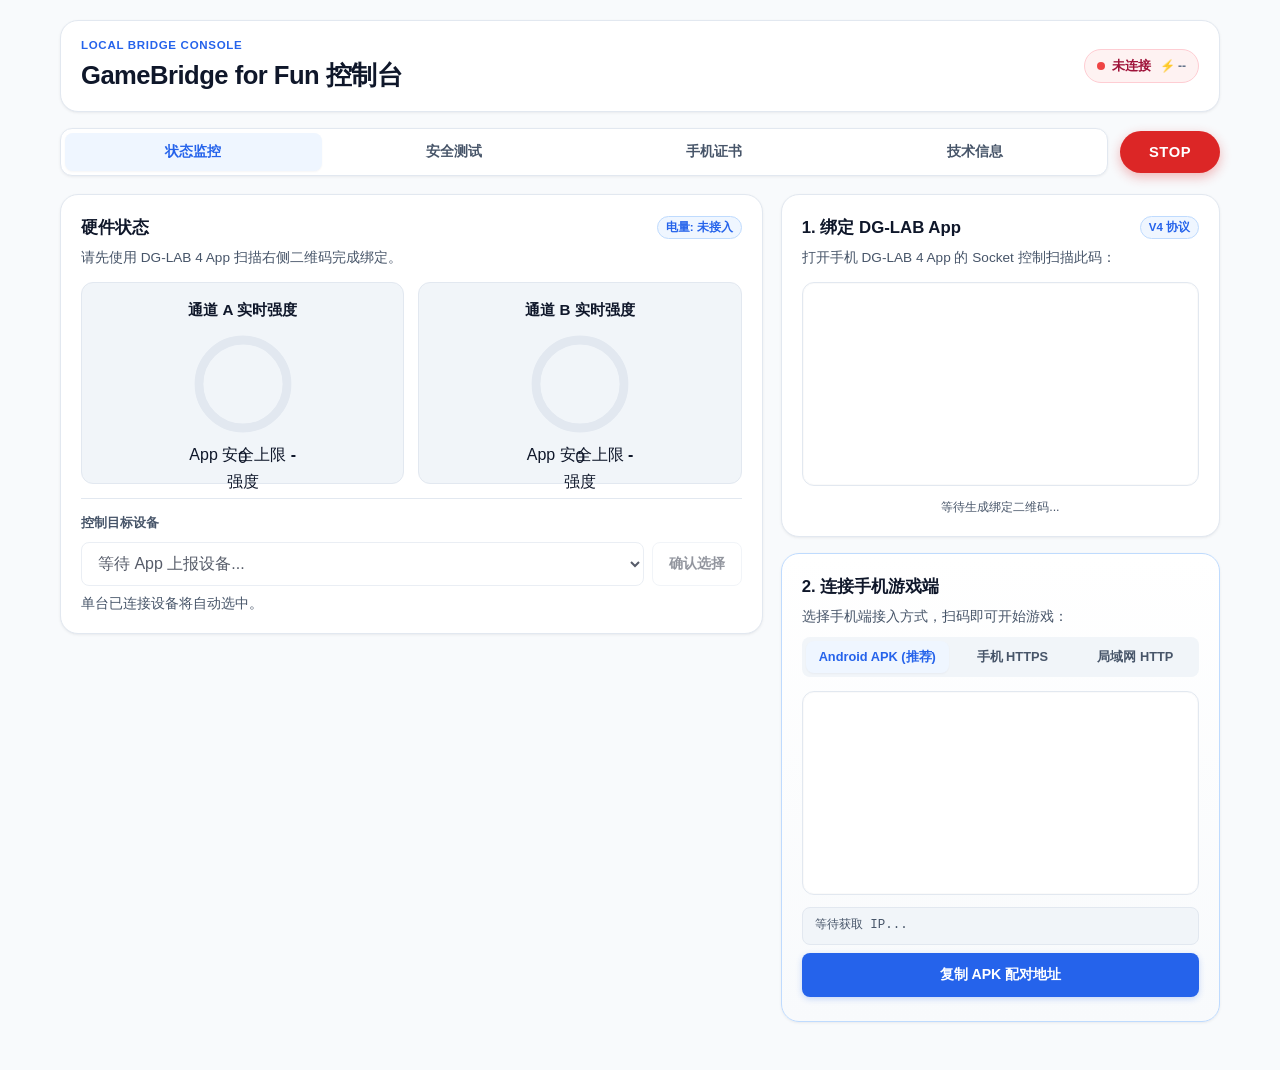
==== commit 7e8aa0e4: "fix: remove duplicate stop button and consolidate test shock in console" ====
--- a/static/index.html
+++ b/static/index.html
@@ -21,7 +21,6 @@
                     <span id="backend-status-text">未连接</span>
                     <span id="top-latency" style="color: var(--text-muted); font-size: 0.76rem; margin-left: 2px;">⚡ --</span>
                 </div>
-                <button type="button" class="emergency-stop-btn" onclick="stopConsoleOutput()">STOP</button>
             </div>
         </header>
 
@@ -58,12 +57,15 @@
                                         <circle class="gauge-bg-circle" cx="50" cy="50" r="40"></circle>
                                         <circle id="gauge-circle-a" class="gauge-meter-a" cx="50" cy="50" r="40"></circle>
                                     </svg>
-                                    <div class="gauge-value-overlay">
-                                        <span id="gauge-val-a" class="gauge-val-text">0</span>
-                                        <span id="gauge-max-a" class="gauge-max-text">/ --</span>
+                                    <div class="gauge-val-display">
+                                        <div id="gauge-val-a" class="gauge-number">0</div>
+                                        <div class="gauge-label">强度</div>
                                     </div>
                                 </div>
-                                <p class="sub-text" style="font-size: 0.76rem;">硬件限幅上限</p>
+                                <div class="gauge-footer-limit">
+                                    <span>App 安全上限</span>
+                                    <strong id="gauge-limit-a">-</strong>
+                                </div>
                             </div>
                             <div class="gauge-card">
                                 <h3>通道 B 实时强度</h3>
@@ -72,16 +74,19 @@
                                         <circle class="gauge-bg-circle" cx="50" cy="50" r="40"></circle>
                                         <circle id="gauge-circle-b" class="gauge-meter-b" cx="50" cy="50" r="40"></circle>
                                     </svg>
-                                    <div class="gauge-value-overlay">
-                                        <span id="gauge-val-b" class="gauge-val-text">0</span>
-                                        <span id="gauge-max-b" class="gauge-max-text">/ --</span>
+                                    <div class="gauge-val-display">
+                                        <div id="gauge-val-b" class="gauge-number">0</div>
+                                        <div class="gauge-label">强度</div>
                                     </div>
                                 </div>
-                                <p class="sub-text" style="font-size: 0.76rem;">硬件限幅上限</p>
-                            </div>
-                        </div>
-
-                        <!-- 设备选择器 -->
+                                <div class="gauge-footer-limit">
+                                    <span>App 安全上限</span>
+                                    <strong id="gauge-limit-b">-</strong>
+                                </div>
+                            </div>
+                        </div>
+
+                        <!-- 目标设备多选 -->
                         <div class="device-selection">
                             <label for="device-select">控制目标设备</label>
                             <div style="display: flex; gap: 8px;">
@@ -92,63 +97,6 @@
                             </div>
                             <p id="device-selection-result" class="sub-text" aria-live="polite">单台已连接设备将自动选中。</p>
                         </div>
-                    </div>
-
-                    <!-- 即时安全试电台 -->
-                    <div class="panel">
-                        <div class="panel-heading">
-                            <h2>即时安全试电</h2>
-                            <span class="panel-badge">安全上限保护</span>
-                        </div>
-                        <p class="sub-text" style="margin-bottom: 14px;">在正式开始游戏前，可通过单次低强度试电验证接线通道与感知。</p>
-
-                        <div style="display: grid; grid-template-columns: repeat(auto-fit, minmax(180px, 1fr)); gap: 14px; margin-bottom: 14px;">
-                            <div>
-                                <label class="slider-label" style="margin-bottom: 6px;">测试通道</label>
-                                <select id="console-test-output-mode">
-                                    <option value="a">只测 A</option>
-                                    <option value="b">只测 B</option>
-                                    <option value="ab">A+B 同时</option>
-                                </select>
-                            </div>
-
-                            <!-- 强度带步进加减按钮 -->
-                            <div class="slider-container" style="margin: 0;">
-                                <div class="slider-label">
-                                    <span>测试强度</span>
-                                    <span id="val-console-test-strength">15</span>
-                                </div>
-                                <div class="stepper-slider-wrap">
-                                    <button type="button" class="stepper-btn" onclick="stepConsoleStrength(-1)">-</button>
-                                    <div class="slider-track-relative">
-                                        <input type="range" id="console-test-strength" min="1" max="30" value="15" oninput="updateConsoleTestLabels()">
-                                    </div>
-                                    <button type="button" class="stepper-btn" onclick="stepConsoleStrength(1)">+</button>
-                                </div>
-                            </div>
-
-                            <!-- 时长带步进加减按钮 -->
-                            <div class="slider-container" style="margin: 0;">
-                                <div class="slider-label">
-                                    <span>测试时长</span>
-                                    <span id="val-console-test-duration">1.0s</span>
-                                </div>
-                                <div class="stepper-slider-wrap">
-                                    <button type="button" class="stepper-btn" onclick="stepConsoleDuration(-0.1)">-</button>
-                                    <div class="slider-track-relative">
-                                        <input type="range" id="console-test-duration" min="0.1" max="1.0" step="0.1" value="1.0" oninput="updateConsoleTestLabels()">
-                                    </div>
-                                    <button type="button" class="stepper-btn" onclick="stepConsoleDuration(0.1)">+</button>
-                                </div>
-                            </div>
-                        </div>
-
-                        <div class="button-row" style="margin-bottom: 8px;">
-                            <button type="button" class="btn" style="flex: 1;" onclick="runConsoleSelfCheck()">连接自检</button>
-                            <button type="button" class="primary-button" style="flex: 1;" onclick="sendConsoleTestShock()">发送安全试电</button>
-                            <button type="button" class="danger-button" style="flex: 1;" onclick="stopConsoleOutput()">停止输出</button>
-                        </div>
-                        <p id="console-test-result" class="sub-text" role="status" aria-live="polite">等待自检。</p>
                     </div>
                 </div>
 
@@ -222,7 +170,7 @@
                 <div style="display: grid; grid-template-columns: repeat(auto-fit, minmax(180px, 1fr)); gap: 16px; margin-bottom: 16px;">
                     <div>
                         <label class="slider-label" style="margin-bottom: 5px;">测试通道</label>
-                        <select id="tab2-test-output-mode">
+                        <select id="console-test-output-mode">
                             <option value="a">只测 A</option>
                             <option value="b">只测 B</option>
                             <option value="ab">A+B 同时</option>
@@ -231,12 +179,12 @@
                     <div class="slider-container" style="margin: 0;">
                         <div class="slider-label">
                             <span>测试强度</span>
-                            <span id="tab2-val-strength">15</span>
+                            <span id="val-console-test-strength">15</span>
                         </div>
                         <div class="stepper-slider-wrap">
                             <button type="button" class="stepper-btn" onclick="stepConsoleStrength(-1)">-</button>
                             <div class="slider-track-relative">
-                                <input type="range" id="tab2-test-strength" min="1" max="30" value="15" oninput="syncTestStrength(this.value)">
+                                <input type="range" id="console-test-strength" min="1" max="30" value="15" oninput="updateConsoleTestLabels()">
                             </div>
                             <button type="button" class="stepper-btn" onclick="stepConsoleStrength(1)">+</button>
                         </div>
@@ -244,12 +192,12 @@
                     <div class="slider-container" style="margin: 0;">
                         <div class="slider-label">
                             <span>测试时长</span>
-                            <span id="tab2-val-duration">1.0s</span>
+                            <span id="val-console-test-duration">1.0s</span>
                         </div>
                         <div class="stepper-slider-wrap">
                             <button type="button" class="stepper-btn" onclick="stepConsoleDuration(-0.1)">-</button>
                             <div class="slider-track-relative">
-                                <input type="range" id="tab2-test-duration" min="0.1" max="1.0" step="0.1" value="1.0" oninput="syncTestDuration(this.value)">
+                                <input type="range" id="console-test-duration" min="0.1" max="1.0" step="0.1" value="1.0" oninput="updateConsoleTestLabels()">
                             </div>
                             <button type="button" class="stepper-btn" onclick="stepConsoleDuration(0.1)">+</button>
                         </div>
@@ -260,7 +208,7 @@
                     <button class="primary-button" style="flex: 1;" onclick="sendConsoleTestShock()">安全试电</button>
                     <button class="danger-button" style="flex: 1;" onclick="stopConsoleOutput()">停止输出</button>
                 </div>
-                <p id="tab2-test-result" class="sub-text" role="status" aria-live="polite">等待自检。</p>
+                <p id="console-test-result" class="sub-text" role="status" aria-live="polite">等待自检。</p>
             </div>
         </div>
 
